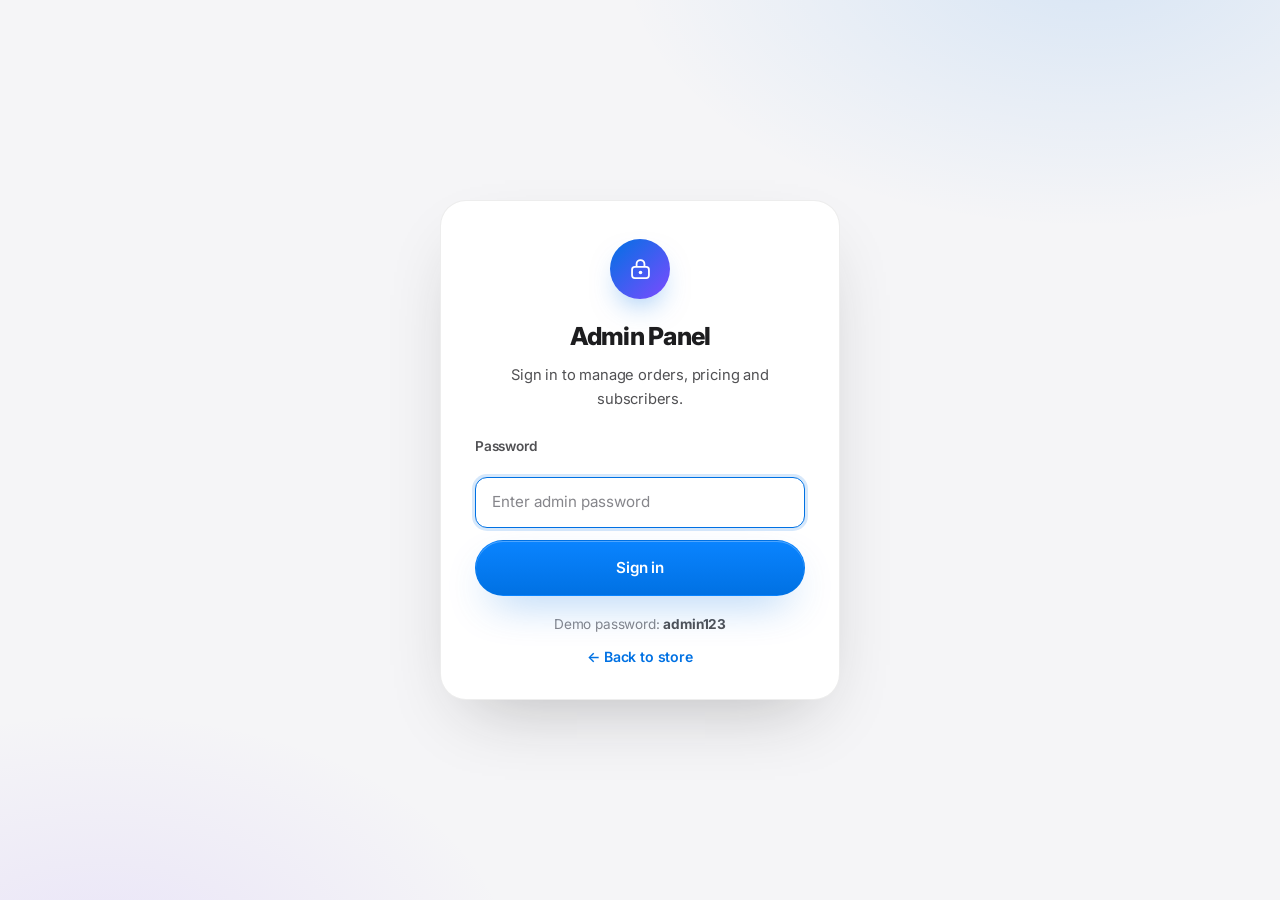
==== landing/admin.html @ d7b678c8 "Convert landing to white theme + add admin panel - Full light (white) Apple-style redesign: new ligh" ====
<!DOCTYPE html>
<html lang="en">
<head>
<meta charset="UTF-8" />
<meta name="viewport" content="width=device-width, initial-scale=1" />
<meta name="theme-color" content="#ffffff" />
<title>Admin Panel — AirPods Pro 2 Store</title>
<meta name="description" content="Store admin panel: manage orders, product pricing and newsletter subscribers." />
<meta name="robots" content="noindex" />

<link rel="preconnect" href="https://fonts.googleapis.com" />
<link rel="preconnect" href="https://fonts.gstatic.com" crossorigin />
<link href="https://fonts.googleapis.com/css2?family=Inter:wght@400;500;600;700;800&display=swap" rel="stylesheet" />
<link rel="stylesheet" href="assets/css/style.css" />
<link rel="stylesheet" href="assets/css/admin.css" />
<link rel="icon" href="data:image/svg+xml,%3Csvg xmlns='http://www.w3.org/2000/svg' viewBox='0 0 32 32'%3E%3Crect width='32' height='32' rx='9' fill='%23ffffff'/%3E%3Ccircle cx='12' cy='12' r='4.2' fill='%231d1d1f'/%3E%3Crect x='10.6' y='13' width='2.8' height='10' rx='1.4' fill='%231d1d1f'/%3E%3Ccircle cx='22' cy='12' r='4.2' fill='%230071e3'/%3E%3Crect x='20.6' y='13' width='2.8' height='10' rx='1.4' fill='%230071e3'/%3E%3C/svg%3E" />
</head>
<body class="admin-page">

<a class="skip-link" href="#adminMain">Skip to admin content</a>

<!-- ================= LOGIN ================= -->
<main class="admin-login" id="loginView">
  <div class="login-card">
    <span class="login-card__icon" aria-hidden="true">
      <svg viewBox="0 0 24 24"><rect x="4.5" y="10.5" width="15" height="10" rx="2.5" fill="none" stroke="currentColor" stroke-width="1.6"/><path d="M8.5 10.5V8a3.5 3.5 0 0 1 7 0v2.5" fill="none" stroke="currentColor" stroke-width="1.6"/><circle cx="12" cy="15.5" r="1.6" fill="currentColor"/></svg>
    </span>
    <h1>Admin Panel</h1>
    <p class="login-card__sub">Sign in to manage orders, pricing and subscribers.</p>

    <form id="loginForm" novalidate>
      <label class="admin-label" for="adminPassword">Password</label>
      <input class="admin-input" id="adminPassword" type="password" placeholder="Enter admin password" autocomplete="current-password" />
      <p class="login-card__error" id="loginError" role="alert" hidden>Wrong password — please try again.</p>
      <button class="btn btn--primary btn--block" type="submit">Sign in</button>
    </form>

    <p class="login-card__hint">Demo password: <b>admin123</b></p>
    <a class="login-card__back" href="index.html">← Back to store</a>
  </div>
</main>

<!-- ================= DASHBOARD ================= -->
<div id="dashView" hidden>
  <header class="admin-head">
    <div class="container admin-head__inner">
      <a class="brand" href="index.html" aria-label="AirPods Pro 2 store">
        <svg class="brand__mark" viewBox="0 0 32 32" aria-hidden="true">
          <circle cx="11" cy="11" r="4.6" fill="currentColor"/>
          <rect x="9.6" y="12" width="2.9" height="11" rx="1.45" fill="currentColor"/>
          <circle cx="21" cy="11" r="4.6" fill="currentColor" opacity=".55"/>
          <rect x="19.6" y="12" width="2.9" height="11" rx="1.45" fill="currentColor" opacity=".55"/>
        </svg>
        <span class="brand__text">AirPods <em>Pro</em></span>
        <span class="admin-badge">Admin</span>
      </a>
      <div class="admin-head__actions">
        <a class="btn btn--ghost btn--sm" href="index.html">View store</a>
        <button class="btn btn--ghost btn--sm" id="logoutBtn" type="button">Log out</button>
      </div>
    </div>
  </header>

  <main class="container admin-main" id="adminMain" tabindex="-1">
    <div class="admin-title">
      <h1>Dashboard</h1>
      <p>Orders from checkout, live store pricing and newsletter subscribers — all in one place.</p>
    </div>

    <!-- Stats -->
    <section class="stat-grid" aria-label="Store statistics">
      <article class="stat-card">
        <span class="stat-card__label">Total revenue</span>
        <span class="stat-card__value" id="statRevenue">$0.00</span>
        <span class="stat-card__note">Excluding cancelled orders</span>
      </article>
      <article class="stat-card">
        <span class="stat-card__label">Orders</span>
        <span class="stat-card__value" id="statOrders">0</span>
        <span class="stat-card__note">All time</span>
      </article>
      <article class="stat-card">
        <span class="stat-card__label">Items sold</span>
        <span class="stat-card__value" id="statItems">0</span>
        <span class="stat-card__note">Units across orders</span>
      </article>
      <article class="stat-card">
        <span class="stat-card__label">Subscribers</span>
        <span class="stat-card__value" id="statSubs">0</span>
        <span class="stat-card__note">Newsletter signups</span>
      </article>
    </section>

    <!-- Tabs -->
    <div class="admin-tabs" role="tablist" aria-label="Admin sections">
      <button type="button" class="admin-tab is-active" role="tab" aria-selected="true" data-tab="orders" aria-controls="panel-orders">Orders</button>
      <button type="button" class="admin-tab" role="tab" aria-selected="false" data-tab="settings" aria-controls="panel-settings">Product &amp; Pricing</button>
      <button type="button" class="admin-tab" role="tab" aria-selected="false" data-tab="subs" aria-controls="panel-subs">Subscribers</button>
    </div>

    <!-- ===== Orders panel ===== -->
    <section class="admin-panel" id="panel-orders" role="tabpanel" aria-label="Orders">
      <div class="admin-toolbar">
        <input class="admin-input admin-toolbar__search" id="orderSearch" type="search" placeholder="Search order ID, name or email…" aria-label="Search orders" />
        <select class="admin-select" id="orderFilter" aria-label="Filter by status">
          <option value="">All statuses</option>
          <option>Pending</option>
          <option>Confirmed</option>
          <option>Shipped</option>
          <option>Delivered</option>
          <option>Cancelled</option>
        </select>
        <span class="admin-toolbar__spacer"></span>
        <button type="button" class="btn btn--ghost btn--sm" id="seedOrders">Load demo orders</button>
        <button type="button" class="btn btn--ghost btn--sm" id="exportOrders">Export CSV</button>
        <button type="button" class="btn btn--sm admin-btn-danger" id="clearOrders">Clear all</button>
      </div>

      <div class="admin-table-wrap" id="ordersTableWrap">
        <table class="admin-table">
          <thead>
            <tr>
              <th scope="col">Order</th>
              <th scope="col">Date</th>
              <th scope="col">Customer</th>
              <th scope="col">Items</th>
              <th scope="col">Total</th>
              <th scope="col">Payment</th>
              <th scope="col">Status</th>
              <th scope="col"><span class="sr-only">Actions</span></th>
            </tr>
          </thead>
          <tbody id="ordersBody"></tbody>
        </table>
      </div>

      <div class="admin-empty" id="ordersEmpty" hidden>
        <svg viewBox="0 0 24 24" aria-hidden="true"><path d="M6 7h12l-1.2 12.2a2 2 0 0 1-2 1.8H9.2a2 2 0 0 1-2-1.8L6 7Z" fill="none" stroke="currentColor" stroke-width="1.4"/><path d="M9 7a3 3 0 0 1 6 0" fill="none" stroke="currentColor" stroke-width="1.4" stroke-linecap="round"/></svg>
        <p><b>No orders yet.</b></p>
        <p>Orders placed on the <a href="checkout.html">checkout page</a> appear here automatically — or load demo orders to see how it looks.</p>
      </div>
    </section>

    <!-- ===== Settings panel ===== -->
    <section class="admin-panel" id="panel-settings" role="tabpanel" aria-label="Product and pricing settings" hidden>
      <form class="settings-card" id="settingsForm" novalidate>
        <h2>Product &amp; pricing</h2>
        <p class="settings-card__sub">Changes apply to the storefront instantly — just refresh the store page after saving.</p>

        <div class="settings-grid">
          <div class="settings-field settings-field--full">
            <label class="admin-label" for="setName">Product name</label>
            <input class="admin-input" id="setName" type="text" maxlength="40" />
          </div>
          <div class="settings-field">
            <label class="admin-label" for="setBase">Selling price (USD)</label>
            <input class="admin-input" id="setBase" type="number" min="1" step="1" inputmode="numeric" />
          </div>
          <div class="settings-field">
            <label class="admin-label" for="setWas">Compare-at price (USD)</label>
            <input class="admin-input" id="setWas" type="number" min="1" step="1" inputmode="numeric" />
            <small>Shown struck-through; the difference becomes the “Save $X” offer.</small>
          </div>
          <div class="settings-field">
            <label class="admin-label" for="setCare">AppleCare+ price (USD)</label>
            <input class="admin-input" id="setCare" type="number" min="0" step="1" inputmode="numeric" />
          </div>
        </div>

        <p class="settings-preview" id="settingsPreview" role="status"></p>

        <div class="settings-actions">
          <button class="btn btn--primary" type="submit">Save changes</button>
          <button class="btn btn--ghost" type="button" id="resetSettings">Reset to defaults</button>
        </div>
        <p class="settings-msg" id="settingsMsg" role="status"></p>
      </form>

      <aside class="settings-note">
        <h3>How this demo admin works</h3>
        <p>This storefront is a static site, so the admin panel stores its data in your browser (localStorage) — orders, settings and subscribers live on this device only. For a real online store, the same screens would connect to a backend + database (e.g. Firebase, Supabase or your own server) so data is shared across devices and customers.</p>
      </aside>
    </section>

    <!-- ===== Subscribers panel ===== -->
    <section class="admin-panel" id="panel-subs" role="tabpanel" aria-label="Newsletter subscribers" hidden>
      <div class="admin-toolbar">
        <span class="admin-toolbar__spacer"></span>
        <button type="button" class="btn btn--ghost btn--sm" id="copySubs">Copy all emails</button>
        <button type="button" class="btn btn--ghost btn--sm" id="exportSubs">Export CSV</button>
        <button type="button" class="btn btn--sm admin-btn-danger" id="clearSubs">Clear all</button>
      </div>

      <div class="admin-table-wrap" id="subsTableWrap">
        <table class="admin-table">
          <thead>
            <tr>
              <th scope="col">Email</th>
              <th scope="col">Subscribed</th>
              <th scope="col"><span class="sr-only">Actions</span></th>
            </tr>
          </thead>
          <tbody id="subsBody"></tbody>
        </table>
      </div>

      <div class="admin-empty" id="subsEmpty" hidden>
        <svg viewBox="0 0 24 24" aria-hidden="true"><rect x="3" y="5.5" width="18" height="13" rx="2.5" fill="none" stroke="currentColor" stroke-width="1.4"/><path d="m4 7 8 6 8-6" fill="none" stroke="currentColor" stroke-width="1.4" stroke-linecap="round" stroke-linejoin="round"/></svg>
        <p><b>No subscribers yet.</b></p>
        <p>Emails from the “Hear it first” form in the store footer will show up here.</p>
      </div>
    </section>

    <p class="admin-footnote">AirPods Pro 2 concept store · Admin demo — data is stored locally in this browser.</p>
  </main>
</div>

<!-- Toast -->
<div class="toast" id="toast" role="status" aria-live="polite"></div>

<script src="assets/js/admin.js" defer></script>
</body>
</html>
---- landing/assets/css/style.css ----
/* ============================================================
   AirPods Pro 2 — landing page (v2, modern rebuild)
   Tokens → base → chrome (announce/nav) → components → sections
   → drawer/footer → responsive → reduced motion.
   Token + shared-class names are kept stable so checkout.css
   (loaded after this file on checkout.html) keeps working.
   ============================================================ */

:root {
  /* colour — light palette (shared with checkout.css) */
  --bg: #ffffff;
  --bg-soft: #f5f5f7;
  --surface: rgba(29, 29, 31, 0.03);
  --surface-2: rgba(29, 29, 31, 0.055);
  --line: rgba(29, 29, 31, 0.14);
  --line-soft: rgba(29, 29, 31, 0.08);
  --text: #1d1d1f;
  --text-2: #515154;
  --text-3: #86868b;
  --accent: #0071e3;
  --accent-2: #7d4aff;
  --accent-3: #178a42;

  /* v2 additions */
  --accent-4: #e0356b;
  --glass: rgba(255, 255, 255, 0.74);
  --grad: linear-gradient(100deg, #0071e3 5%, #7d4aff 52%, #e0356b 95%);
  --grad-soft: linear-gradient(135deg, rgba(0, 113, 227, 0.09), rgba(125, 74, 255, 0.09));
  --shadow: 0 24px 60px -28px rgba(29, 29, 31, 0.28);
  --shadow-accent: 0 18px 44px -16px rgba(0, 113, 227, 0.45);

  /* type */
  --font: "Inter", -apple-system, BlinkMacSystemFont, "SF Pro Display", "Segoe UI",
    "Helvetica Neue", Arial, sans-serif;
  --tracking: -0.035em;

  /* layout */
  --max: 1240px;
  --gutter: clamp(20px, 5vw, 48px);
  --radius: 24px;
  --radius-sm: 14px;

  /* motion */
  --ease: cubic-bezier(0.22, 1, 0.36, 1);
  --ease-spring: cubic-bezier(0.34, 1.56, 0.64, 1);
  --nav-h: 68px;
}

/* ---------- reset ---------- */
*,
*::before,
*::after { box-sizing: border-box; }

* { margin: 0; }

html {
  -webkit-text-size-adjust: 100%;
  scroll-behavior: smooth;
}

body {
  background: var(--bg);
  color: var(--text);
  font-family: var(--font);
  font-size: 16px;
  line-height: 1.6;
  letter-spacing: -0.011em;
  -webkit-font-smoothing: antialiased;
  -moz-osx-font-smoothing: grayscale;
  overflow-x: hidden;
}

/* fine film-grain over the landing (pure CSS, no asset;
   excluded on the checkout page so receipts print cleanly) */
body:not(.checkout)::after {
  content: "";
  position: fixed;
  inset: 0;
  z-index: 90;
  pointer-events: none;
  opacity: 0.028;
  background-image: url("data:image/svg+xml,%3Csvg xmlns='http://www.w3.org/2000/svg' width='160' height='160'%3E%3Cfilter id='n'%3E%3CfeTurbulence type='fractalNoise' baseFrequency='0.9' numOctaves='2'/%3E%3C/filter%3E%3Crect width='160' height='160' filter='url(%23n)'/%3E%3C/svg%3E");
}

img, svg, canvas { display: block; max-width: 100%; }
img { height: auto; }

a { color: inherit; text-decoration: none; }
button, input, select, textarea { font: inherit; color: inherit; }
button { background: none; border: 0; cursor: pointer; }
fieldset { border: 0; padding: 0; margin: 0; min-width: 0; }
legend { padding: 0; }
ul, ol { padding: 0; list-style: none; }

::selection { background: rgba(0, 113, 227, 0.22); color: inherit; }

.container {
  width: 100%;
  max-width: var(--max);
  margin-inline: auto;
  padding-inline: var(--gutter);
}

.sr-only {
  position: absolute;
  width: 1px; height: 1px;
  padding: 0; margin: -1px;
  overflow: hidden;
  clip: rect(0 0 0 0);
  white-space: nowrap;
  border: 0;
}

.skip-link {
  position: fixed;
  top: 12px; left: 12px;
  z-index: 300;
  padding: 12px 18px;
  border-radius: 999px;
  background: #1d1d1f;
  color: #fff;
  font-weight: 600;
  transform: translateY(-180%);
  transition: transform 0.3s var(--ease);
}
.skip-link:focus-visible { transform: none; }

:focus-visible {
  outline: 2px solid var(--accent);
  outline-offset: 3px;
  border-radius: 6px;
}

section[id] { scroll-margin-top: calc(var(--nav-h) + 16px); }

body.is-locked { overflow: hidden; }

/* ---------- reading progress ---------- */
.progress {
  position: fixed;
  inset: 0 0 auto 0;
  height: 2px;
  z-index: 130;
  background: transparent;
}
.progress span {
  display: block;
  height: 100%;
  width: 0;
  background: linear-gradient(90deg, var(--accent), var(--accent-2), var(--accent-4));
  transition: width 0.12s linear;
}

/* ---------- typography helpers ---------- */
.h2 {
  font-size: clamp(2.1rem, 4.6vw, 3.4rem);
  line-height: 1.02;
  letter-spacing: -0.04em;
  font-weight: 800;
  text-wrap: balance;
}

.grad {
  background: var(--grad);
  -webkit-background-clip: text;
  background-clip: text;
  color: transparent;
}

.eyebrow {
  display: inline-flex;
  align-items: center;
  gap: 10px;
  font-size: 0.78rem;
  font-weight: 600;
  letter-spacing: 0.16em;
  text-transform: uppercase;
  color: var(--text-2);
}
.eyebrow .dot {
  width: 6px; height: 6px;
  border-radius: 50%;
  background: var(--accent);
  box-shadow: 0 0 0 4px rgba(0, 113, 227, 0.14), 0 0 16px rgba(0, 113, 227, 0.9);
  animation: dotPulse 2.6s ease-in-out infinite;
}
@keyframes dotPulse {
  0%, 100% { box-shadow: 0 0 0 3px rgba(0, 113, 227, 0.12), 0 0 10px rgba(0, 113, 227, 0.7); }
  50% { box-shadow: 0 0 0 6px rgba(0, 113, 227, 0.06), 0 0 20px rgba(0, 113, 227, 1); }
}
.eyebrow__dim { color: var(--text-3); }

.section { padding: clamp(84px, 11vw, 150px) 0; position: relative; }

.section__head {
  max-width: 820px;
  margin-bottom: clamp(38px, 5vw, 64px);
}
.section__head .h2 { margin-top: 18px; }
.section__lede {
  margin-top: 20px;
  color: var(--text-2);
  font-size: clamp(1rem, 1.3vw, 1.13rem);
  line-height: 1.65;
  max-width: 58ch;
}

.text-link {
  color: var(--accent);
  text-decoration: underline;
  text-underline-offset: 3px;
  text-decoration-color: rgba(0, 113, 227, 0.4);
  transition: text-decoration-color 0.25s ease;
}
.text-link:hover { text-decoration-color: var(--accent); }

.stars { color: #ff9f0a; letter-spacing: 0.08em; font-size: 0.95em; }

/* ---------- scroll reveal ---------- */
.reveal {
  opacity: 0;
  transform: translateY(28px);
  transition: opacity 0.95s var(--ease), transform 0.95s var(--ease);
  will-change: opacity, transform;
}
.reveal.is-in { opacity: 1; transform: none; }
.reveal[data-delay="1"] { transition-delay: 0.08s; }
.reveal[data-delay="2"] { transition-delay: 0.16s; }
.reveal[data-delay="3"] { transition-delay: 0.24s; }
.reveal[data-delay="4"] { transition-delay: 0.32s; }

/* ---------- buttons ---------- */
.btn {
  --btn-bg: #fff;
  --btn-fg: #1d1d1f;
  position: relative;
  display: inline-flex;
  align-items: center;
  justify-content: center;
  gap: 10px;
  padding: 15px 26px;
  border-radius: 999px;
  font-size: 0.95rem;
  font-weight: 600;
  letter-spacing: -0.01em;
  background: var(--btn-bg);
  color: var(--btn-fg);
  border: 1px solid transparent;
  transition: transform 0.35s var(--ease), box-shadow 0.35s var(--ease),
    background 0.3s ease, border-color 0.3s ease, color 0.3s ease;
  overflow: hidden;
  white-space: nowrap;
  isolation: isolate;
}
.btn svg { width: 18px; height: 18px; transition: transform 0.35s var(--ease); flex: none; }
.btn:hover { transform: translateY(-2px); }
.btn:hover svg { transform: translateX(4px); }
.btn:active { transform: translateY(0) scale(0.985); }

.btn--primary {
  background: linear-gradient(180deg, #0a84ff 0%, #0071e3 100%);
  color: #fff;
  box-shadow: var(--shadow-accent), inset 0 1px 0 rgba(255, 255, 255, 0.28);
}
.btn--primary::after {
  content: "";
  position: absolute;
  inset: 0;
  z-index: -1;
  background: linear-gradient(115deg, transparent 30%, rgba(255, 255, 255, 0.55) 50%, transparent 70%);
  transform: translateX(-120%);
  transition: transform 0.7s var(--ease);
}
.btn--primary:hover::after { transform: translateX(120%); }
.btn--primary:hover { box-shadow: 0 22px 52px -16px rgba(0, 113, 227, 0.55), inset 0 1px 0 rgba(255, 255, 255, 0.28); }

.btn--ghost {
  background: var(--surface-2);
  color: var(--text);
  border-color: var(--line);
  backdrop-filter: blur(10px);
  -webkit-backdrop-filter: blur(10px);
}
.btn--ghost:hover { border-color: rgba(29, 29, 31, 0.28); background: rgba(29, 29, 31, 0.09); }

.btn--link {
  background: none;
  color: var(--text);
  padding: 10px 6px;
  border-radius: 12px;
}
.btn--link:hover { transform: none; color: var(--accent); }
.btn--link .play {
  display: grid;
  place-items: center;
  width: 40px; height: 40px;
  border-radius: 50%;
  border: 1px solid var(--line);
  background: var(--surface-2);
  transition: transform 0.35s var(--ease-spring), border-color 0.3s ease, background 0.3s ease;
}
.btn--link .play svg { width: 15px; height: 15px; transform: none !important; }
.btn--link:hover .play { transform: scale(1.1); border-color: var(--accent); background: rgba(0, 113, 227, 0.12); }

.btn--sm { padding: 10px 18px; font-size: 0.88rem; }
.btn--lg { padding: 18px 34px; font-size: 1.02rem; }
.btn--block { width: 100%; }
.btn[disabled] { opacity: 0.55; pointer-events: none; }

.magnetic { transition: transform 0.25s var(--ease), box-shadow 0.35s var(--ease); }

.round-btn {
  display: grid;
  place-items: center;
  width: 44px; height: 44px;
  border-radius: 50%;
  border: 1px solid var(--line);
  background: var(--surface);
  color: var(--text);
  transition: transform 0.3s var(--ease), border-color 0.25s ease, background 0.25s ease;
  flex: none;
}
.round-btn svg { width: 18px; height: 18px; }
.round-btn:hover { transform: translateY(-2px); border-color: rgba(29, 29, 31, 0.3); background: var(--surface-2); }
.round-btn:active { transform: scale(0.94); }

/* ---------- announcement bar ---------- */
.announce {
  position: relative;
  z-index: 60;
  background: linear-gradient(90deg, rgba(0, 113, 227, 0.14), rgba(125, 74, 255, 0.14), rgba(224, 53, 107, 0.12));
  border-bottom: 1px solid var(--line-soft);
  text-align: center;
  padding: 9px 16px;
  font-size: 0.85rem;
  color: var(--text-2);
}
.announce p { display: flex; flex-wrap: wrap; align-items: center; justify-content: center; gap: 6px 10px; }
.announce__tag {
  font-weight: 700;
  font-size: 0.68rem;
  letter-spacing: 0.12em;
  text-transform: uppercase;
  color: #fff;
  background: linear-gradient(90deg, var(--accent), var(--accent-2));
  padding: 3px 9px;
  border-radius: 999px;
}
.announce__clock {
  color: var(--text);
  font-variant-numeric: tabular-nums;
  background: rgba(29, 29, 31, 0.08);
  border: 1px solid var(--line-soft);
  padding: 1px 9px;
  border-radius: 999px;
}
.announce a {
  display: inline-flex;
  align-items: center;
  gap: 4px;
  color: var(--accent);
  font-weight: 600;
}
.announce a svg { width: 13px; height: 13px; transition: transform 0.3s var(--ease); }
.announce a:hover svg { transform: translateX(3px); }

/* ---------- nav ---------- */
.nav {
  position: sticky;
  top: 0;
  z-index: 100;
  transition: background 0.4s ease, border-color 0.4s ease, backdrop-filter 0.4s ease;
  border-bottom: 1px solid transparent;
}
.nav.is-stuck {
  background: var(--glass);
  backdrop-filter: blur(18px) saturate(1.4);
  -webkit-backdrop-filter: blur(18px) saturate(1.4);
  border-bottom-color: var(--line-soft);
}
.nav__inner {
  height: var(--nav-h);
  display: flex;
  align-items: center;
  gap: 28px;
}

.brand {
  display: inline-flex;
  align-items: center;
  gap: 10px;
  font-weight: 700;
  letter-spacing: -0.02em;
  flex: none;
}
.brand__mark { width: 26px; height: 26px; color: var(--text); transition: transform 0.4s var(--ease-spring); }
.brand:hover .brand__mark { transform: rotate(-8deg) scale(1.08); }
.brand__text em {
  font-style: normal;
  background: var(--grad);
  -webkit-background-clip: text;
  background-clip: text;
  color: transparent;
}

.nav__links { display: flex; gap: 6px; margin-inline: auto; }
.nav__link {
  padding: 9px 14px;
  border-radius: 999px;
  font-size: 0.92rem;
  font-weight: 500;
  color: var(--text-2);
  transition: color 0.25s ease, background 0.25s ease;
}
.nav__link:hover { color: var(--text); background: var(--surface); }
.nav__link.is-active { color: var(--text); background: var(--surface-2); }

.nav__actions { display: flex; align-items: center; gap: 10px; flex: none; }
.nav__buy .price-inline { color: var(--accent); font-weight: 600; }

.cart-btn {
  position: relative;
  display: grid;
  place-items: center;
  width: 44px; height: 44px;
  border-radius: 50%;
  border: 1px solid var(--line);
  background: var(--surface);
  color: var(--text);
  transition: transform 0.3s var(--ease), border-color 0.25s ease, background 0.25s ease;
}
.cart-btn svg { width: 20px; height: 20px; }
.cart-btn:hover { transform: translateY(-2px); border-color: rgba(29, 29, 31, 0.3); background: var(--surface-2); }
.cart-btn.is-bump { animation: bump 0.5s var(--ease-spring); }
@keyframes bump { 30% { transform: scale(1.18) rotate(-6deg); } 60% { transform: scale(0.95); } }
.cart-btn__count {
  position: absolute;
  top: -4px; right: -4px;
  min-width: 20px; height: 20px;
  padding: 0 5px;
  border-radius: 999px;
  background: linear-gradient(135deg, var(--accent), var(--accent-2));
  color: #fff;
  font-size: 0.72rem;
  font-weight: 800;
  display: grid;
  place-items: center;
  border: 2px solid var(--bg);
  transition: transform 0.3s var(--ease-spring), opacity 0.25s ease;
}
.cart-btn__count[data-empty="true"] { transform: scale(0); opacity: 0; }

.burger {
  display: none;
  width: 44px; height: 44px;
  border-radius: 50%;
  border: 1px solid var(--line);
  background: var(--surface);
  place-items: center;
  flex-direction: column;
  gap: 6px;
}
.burger span {
  display: block;
  width: 18px; height: 1.8px;
  background: var(--text);
  border-radius: 2px;
  transition: transform 0.35s var(--ease), opacity 0.25s ease;
}
.burger.is-open span:first-child { transform: translateY(3.9px) rotate(45deg); }
.burger.is-open span:last-child { transform: translateY(-3.9px) rotate(-45deg); }

/* ---------- hero ---------- */
.hero {
  position: relative;
  padding: clamp(48px, 7vw, 96px) 0 0;
  overflow: hidden;
  isolation: isolate;
}
.hero__glow {
  position: absolute;
  border-radius: 50%;
  filter: blur(90px);
  z-index: -2;
  pointer-events: none;
}
.hero__glow--a { width: 560px; height: 560px; top: -180px; right: -120px; background: rgba(0, 113, 227, 0.22); animation: drift 14s ease-in-out infinite alternate; }
.hero__glow--b { width: 520px; height: 520px; bottom: -220px; left: -160px; background: rgba(125, 74, 255, 0.2); animation: drift 18s ease-in-out infinite alternate-reverse; }
.hero__glow--c { width: 340px; height: 340px; top: 38%; left: 42%; background: rgba(224, 53, 107, 0.1); animation: drift 22s ease-in-out infinite alternate; }
@keyframes drift {
  from { transform: translate(0, 0) scale(1); }
  to { transform: translate(60px, 40px) scale(1.12); }
}
.hero__grid-bg {
  position: absolute;
  inset: 0;
  z-index: -3;
  background-image:
    linear-gradient(rgba(29, 29, 31, 0.035) 1px, transparent 1px),
    linear-gradient(90deg, rgba(29, 29, 31, 0.035) 1px, transparent 1px);
  background-size: 72px 72px;
  -webkit-mask-image: radial-gradient(ellipse 90% 70% at 50% 30%, #000 20%, transparent 75%);
  mask-image: radial-gradient(ellipse 90% 70% at 50% 30%, #000 20%, transparent 75%);
}

.hero__inner {
  display: grid;
  grid-template-columns: 1.05fr 1fr;
  gap: clamp(32px, 5vw, 72px);
  align-items: center;
}
.hero__title {
  font-size: clamp(2.9rem, 6.4vw, 5.1rem);
  line-height: 0.98;
  letter-spacing: -0.045em;
  font-weight: 800;
  margin-top: 22px;
  text-wrap: balance;
}
.hero__sub {
  margin-top: 24px;
  font-size: clamp(1.05rem, 1.5vw, 1.22rem);
  line-height: 1.6;
  color: var(--text-2);
  max-width: 52ch;
}
.hero__cta {
  display: flex;
  flex-wrap: wrap;
  align-items: center;
  gap: 16px;
  margin-top: 34px;
}

.hero__proof {
  display: flex;
  align-items: center;
  gap: 14px;
  margin-top: 30px;
  font-size: 0.92rem;
  color: var(--text-2);
}
.hero__proof b { color: var(--text); }
.hero__proof a { text-decoration: underline; text-underline-offset: 3px; text-decoration-color: rgba(29, 29, 31, 0.25); }
.hero__proof a:hover { text-decoration-color: var(--accent); }
.hero__proof .stars { margin-right: 4px; }
.avatars { display: flex; }
.avatars span {
  width: 34px; height: 34px;
  border-radius: 50%;
  display: grid;
  place-items: center;
  font-size: 0.68rem;
  font-weight: 800;
  color: #05070a;
  background: var(--a, #888);
  border: 2px solid var(--bg);
  margin-left: -8px;
  transition: transform 0.3s var(--ease-spring);
}
.avatars span:first-child { margin-left: 0; }
.avatars:hover span { transform: translateX(2px); }

.hero__meta {
  display: flex;
  flex-wrap: wrap;
  gap: 10px 22px;
  margin-top: 26px;
  color: var(--text-2);
  font-size: 0.9rem;
}
.hero__meta li { display: inline-flex; align-items: center; gap: 7px; }
.hero__meta svg { width: 15px; height: 15px; color: var(--accent-3); }

.hero__stage {
  position: relative;
  perspective: 1100px;
}
.hero__halo {
  position: absolute;
  inset: 8% 4%;
  border-radius: 50%;
  background: radial-gradient(closest-side, rgba(0, 113, 227, 0.16), rgba(125, 74, 255, 0.09) 55%, transparent 72%);
  filter: blur(28px);
  animation: haloPulse 5s ease-in-out infinite;
}
@keyframes haloPulse { 50% { opacity: 0.65; transform: scale(0.96); } }
.hero__ring {
  position: absolute;
  inset: 2% -2%;
  border-radius: 50%;
  border: 1px dashed rgba(29, 29, 31, 0.12);
  animation: spinSlow 60s linear infinite;
}
@keyframes spinSlow { to { transform: rotate(360deg); } }
.hero__img {
  position: relative;
  width: 100%;
  border-radius: var(--radius);
  border: 1px solid var(--line-soft);
  box-shadow: var(--shadow);
  transform-style: preserve-3d;
  will-change: transform;
}
.hero__badge {
  position: absolute;
  display: flex;
  align-items: baseline;
  gap: 4px;
  padding: 14px 18px;
  border-radius: 18px;
  background: rgba(255, 255, 255, 0.8);
  border: 1px solid var(--line);
  backdrop-filter: blur(14px);
  -webkit-backdrop-filter: blur(14px);
  box-shadow: var(--shadow);
  animation: floatY 5.5s ease-in-out infinite;
}
.hero__badge--db { bottom: 22px; left: -14px; }
.hero__badge--bat { top: 20px; right: -10px; animation-delay: 1.4s; align-items: center; }
.hero__badge--bat svg { width: 22px; height: 22px; color: var(--accent-3); margin-right: 2px; }
@keyframes floatY { 50% { transform: translateY(-9px); } }
.hero__badge-num { font-size: 1.55rem; font-weight: 800; letter-spacing: -0.03em; line-height: 1; }
.hero__badge-unit { font-weight: 700; color: var(--accent); }
.hero__badge-label {
  position: absolute;
  top: calc(100% + 2px);
  left: 18px;
  font-size: 0.72rem;
  color: var(--text-3);
  white-space: nowrap;
}
.hero__badge--bat .hero__badge-label { left: auto; right: 18px; }

.hero__scroll {
  display: flex;
  align-items: center;
  gap: 10px;
  width: max-content;
  margin: clamp(36px, 5vw, 56px) auto 0;
  font-size: 0.74rem;
  font-weight: 600;
  letter-spacing: 0.22em;
  text-transform: uppercase;
  color: var(--text-3);
  transition: color 0.25s ease;
}
.hero__scroll:hover { color: var(--text); }
.hero__scroll-wheel {
  width: 22px; height: 34px;
  border-radius: 12px;
  border: 1.5px solid var(--line);
  position: relative;
}
.hero__scroll-wheel::after {
  content: "";
  position: absolute;
  top: 6px; left: 50%;
  width: 3px; height: 7px;
  margin-left: -1.5px;
  border-radius: 3px;
  background: var(--accent);
  animation: wheel 1.9s ease-in-out infinite;
}
@keyframes wheel { 40% { transform: translateY(10px); opacity: 0; } 41% { transform: translateY(0); opacity: 0; } 70% { opacity: 1; } }

/* ticker / marquee */
.ticker {
  margin-top: clamp(36px, 5vw, 56px);
  border-block: 1px solid var(--line-soft);
  padding: 16px 0;
  overflow: hidden;
  -webkit-mask-image: linear-gradient(90deg, transparent, #000 8%, #000 92%, transparent);
  mask-image: linear-gradient(90deg, transparent, #000 8%, #000 92%, transparent);
}
.ticker__track {
  display: flex;
  align-items: center;
  gap: 34px;
  width: max-content;
  animation: marquee 30s linear infinite;
  font-size: 0.95rem;
  font-weight: 600;
  letter-spacing: 0.04em;
  color: var(--text-2);
  white-space: nowrap;
}
.ticker__track i {
  width: 5px; height: 5px;
  border-radius: 50%;
  background: var(--accent);
  flex: none;
}
.ticker:hover .ticker__track { animation-play-state: paused; }
@keyframes marquee { to { transform: translateX(-50%); } }

/* ---------- press strip ---------- */
.press { padding: 40px 0 6px; }
.press__inner { text-align: center; }
.press__lead {
  font-size: 0.76rem;
  font-weight: 700;
  letter-spacing: 0.24em;
  text-transform: uppercase;
  color: var(--text-3);
}
.press__list {
  display: flex;
  flex-wrap: wrap;
  justify-content: center;
  gap: 18px clamp(28px, 5vw, 64px);
  margin-top: 22px;
}
.press__list li { display: grid; gap: 2px; }
.press__list b { font-size: 1.08rem; font-weight: 800; letter-spacing: -0.02em; color: rgba(29, 29, 31, 0.85); }
.press__list span { font-size: 0.82rem; color: var(--text-3); font-style: italic; }

/* ---------- ANC demo ---------- */
.anc {
  border-radius: calc(var(--radius) + 8px);
  border: 1px solid var(--line);
  background:
    radial-gradient(120% 140% at 85% -10%, rgba(0, 113, 227, 0.12), transparent 55%),
    radial-gradient(120% 140% at 8% 110%, rgba(125, 74, 255, 0.12), transparent 55%),
    var(--bg-soft);
  overflow: hidden;
  box-shadow: var(--shadow);
}
.anc__stage { position: relative; height: clamp(260px, 36vw, 380px); }
.anc__stage canvas { position: absolute; inset: 0; width: 100%; height: 100%; }
.anc__readout {
  position: absolute;
  top: 22px; left: 24px;
  display: grid;
  gap: 2px;
  pointer-events: none;
}
.anc__mode { font-size: 1.3rem; font-weight: 800; letter-spacing: -0.03em; }
.anc__db { color: var(--text-2); font-size: 0.94rem; }
.anc__db b { color: var(--accent); font-variant-numeric: tabular-nums; }
.anc__tip {
  position: absolute;
  top: 22px; right: 24px;
  padding: 8px 14px;
  border-radius: 999px;
  background: rgba(29, 29, 31, 0.07);
  border: 1px solid var(--line-soft);
  font-size: 0.8rem;
  color: var(--text-2);
  transition: opacity 0.5s ease, transform 0.5s ease;
  pointer-events: none;
}
.anc__tip.is-hidden { opacity: 0; transform: translateY(-6px); }
.anc__controls {
  padding: 26px clamp(20px, 4vw, 40px) 32px;
  border-top: 1px solid var(--line-soft);
  background: rgba(29, 29, 31, 0.02);
}
.anc__scale {
  display: flex;
  justify-content: space-between;
  font-size: 0.8rem;
  font-weight: 600;
  letter-spacing: 0.06em;
  text-transform: uppercase;
  color: var(--text-3);
  margin-bottom: 12px;
}
.range {
  -webkit-appearance: none;
  appearance: none;
  width: 100%;
  height: 8px;
  border-radius: 99px;
  background: linear-gradient(90deg, var(--accent) var(--fill, 100%), rgba(29, 29, 31, 0.12) var(--fill, 100%));
  cursor: pointer;
}
.range::-webkit-slider-thumb {
  -webkit-appearance: none;
  width: 28px; height: 28px;
  border-radius: 50%;
  background: #fff;
  border: 0;
  box-shadow: 0 4px 16px rgba(0, 0, 0, 0.55), 0 0 0 5px rgba(0, 113, 227, 0.18);
  transition: box-shadow 0.25s ease, transform 0.25s var(--ease-spring);
}
.range::-webkit-slider-thumb:hover { transform: scale(1.12); }
.range::-moz-range-thumb {
  width: 28px; height: 28px;
  border-radius: 50%;
  background: #fff;
  border: 0;
  box-shadow: 0 4px 16px rgba(0, 0, 0, 0.55), 0 0 0 5px rgba(0, 113, 227, 0.18);
}
.range:focus-visible { outline-offset: 8px; }
.anc__chips { display: flex; flex-wrap: wrap; gap: 10px; margin-top: 20px; }
.chip {
  padding: 10px 18px;
  border-radius: 999px;
  border: 1px solid var(--line);
  background: var(--surface);
  font-size: 0.88rem;
  font-weight: 600;
  color: var(--text-2);
  transition: all 0.25s ease;
}
.chip:hover { color: var(--text); border-color: rgba(29, 29, 31, 0.3); transform: translateY(-1px); }
.chip.is-active {
  background: linear-gradient(102deg, var(--accent), var(--accent-2));
  color: #fff;
  border-color: transparent;
  box-shadow: 0 8px 22px -8px rgba(0, 113, 227, 0.6);
}
.anc__note {
  display: flex;
  align-items: center;
  gap: 9px;
  margin-top: 20px;
  font-size: 0.88rem;
  color: var(--text-3);
}
.anc__note svg { width: 17px; height: 17px; color: var(--accent); flex: none; }

/* ---------- bento features ---------- */
.bento {
  display: grid;
  grid-template-columns: repeat(4, 1fr);
  gap: 18px;
}
.bcard {
  position: relative;
  grid-column: span 2;
  padding: 30px;
  border-radius: var(--radius);
  border: 1px solid var(--line-soft);
  background: linear-gradient(160deg, rgba(29, 29, 31, 0.045), rgba(29, 29, 31, 0.015));
  overflow: hidden;
  transition: transform 0.45s var(--ease), border-color 0.3s ease, box-shadow 0.45s ease;
}
.bcard::before {
  content: "";
  position: absolute;
  inset: 0;
  background: radial-gradient(420px circle at var(--mx, 50%) var(--my, 0%), rgba(0, 113, 227, 0.12), transparent 65%);
  opacity: 0;
  transition: opacity 0.4s ease;
  pointer-events: none;
}
.bcard:hover { transform: translateY(-5px); border-color: rgba(29, 29, 31, 0.2); box-shadow: var(--shadow); }
.bcard:hover::before { opacity: 1; }
.bcard--lg { grid-column: span 2; }
.bcard h3 { font-size: 1.22rem; font-weight: 700; letter-spacing: -0.02em; margin-top: 18px; }
.bcard p { color: var(--text-2); margin-top: 8px; font-size: 0.96rem; max-width: 44ch; }
.bcard__tag {
  display: inline-block;
  margin-top: 18px;
  padding: 5px 12px;
  border-radius: 999px;
  font-size: 0.72rem;
  font-weight: 700;
  letter-spacing: 0.08em;
  text-transform: uppercase;
  color: var(--accent);
  background: rgba(0, 113, 227, 0.1);
  border: 1px solid rgba(0, 113, 227, 0.25);
}
.bcard__visual { height: 92px; display: flex; align-items: flex-end; }
.bcard__visual--big {
  font-size: 4.2rem;
  font-weight: 800;
  letter-spacing: -0.05em;
  line-height: 0.9;
  background: var(--grad);
  -webkit-background-clip: text;
  background-clip: text;
  color: transparent;
  align-items: center;
}
.bcard__visual--big span { font-size: 2rem; }
.bcard__visual--eq { gap: 6px; align-items: flex-end; }
.bcard__visual--eq span {
  flex: 1;
  max-width: 14px;
  border-radius: 6px 6px 3px 3px;
  background: linear-gradient(180deg, var(--accent), var(--accent-2));
  height: 30%;
  animation: eq 1.6s ease-in-out infinite alternate;
}
.bcard__visual--eq span:nth-child(3n) { animation-duration: 1.1s; }
.bcard__visual--eq span:nth-child(4n) { animation-duration: 2s; }
.bcard__visual--eq span:nth-child(2) { animation-delay: 0.15s; }
.bcard__visual--eq span:nth-child(3) { animation-delay: 0.3s; }
.bcard__visual--eq span:nth-child(4) { animation-delay: 0.45s; }
.bcard__visual--eq span:nth-child(5) { animation-delay: 0.2s; }
.bcard__visual--eq span:nth-child(6) { animation-delay: 0.55s; }
.bcard__visual--eq span:nth-child(7) { animation-delay: 0.35s; }
.bcard__visual--eq span:nth-child(8) { animation-delay: 0.1s; }
.bcard__visual--eq span:nth-child(9) { animation-delay: 0.5s; }
.bcard__visual--eq span:nth-child(10) { animation-delay: 0.25s; }
.bcard__visual--eq span:nth-child(11) { animation-delay: 0.6s; }
.bcard__visual--eq span:nth-child(12) { animation-delay: 0.4s; }
@keyframes eq { from { height: 18%; } to { height: 92%; } }
.bcard__visual--orbit { position: relative; align-items: center; width: 92px; }
.bcard__visual--orbit i {
  position: absolute;
  inset: 8px 0;
  border: 1px solid rgba(0, 113, 227, 0.35);
  border-radius: 50%;
}
.bcard__visual--orbit i:nth-child(2) { transform: rotate(60deg); border-color: rgba(125, 74, 255, 0.35); }
.bcard__visual--orbit i:nth-child(3) { transform: rotate(120deg); border-color: rgba(224, 53, 107, 0.3); }
.bcard__visual--orbit b {
  position: absolute;
  left: 50%; top: 50%;
  width: 14px; height: 14px;
  margin: -7px;
  border-radius: 50%;
  background: radial-gradient(circle at 35% 35%, #8fc4f7, var(--accent));
  box-shadow: 0 0 16px rgba(0, 113, 227, 0.45);
}
.bcard:hover .bcard__visual--orbit i { animation: spinSlow 9s linear infinite; }
.bcard__visual--icon { align-items: center; color: var(--accent); }
.bcard__visual--icon svg { width: 64px; height: 64px; }
.bcard__visual--pills { flex-wrap: wrap; gap: 8px; align-items: center; align-content: center; }
.bcard__visual--pills span {
  padding: 8px 14px;
  border-radius: 999px;
  border: 1px solid var(--line);
  background: var(--surface-2);
  font-size: 0.8rem;
  font-weight: 700;
  letter-spacing: 0.04em;
}

/* ---------- gallery / showcase ---------- */
.gallery__stage {
  position: relative;
  border-radius: calc(var(--radius) + 6px);
  overflow: hidden;
  border: 1px solid var(--line-soft);
  aspect-ratio: 16 / 9;
  background: var(--bg-soft);
  box-shadow: var(--shadow);
}
.gallery__stage img[data-gallery-img] {
  position: absolute;
  inset: 0;
  width: 100%; height: 100%;
  object-fit: cover;
  opacity: 0;
  transform: scale(1.04);
  transition: opacity 0.7s var(--ease), transform 1.2s var(--ease);
  pointer-events: none;
}
.gallery__stage img[data-gallery-img].is-active { opacity: 1; transform: none; }
.gallery__stage::after {
  content: "";
  position: absolute;
  inset: auto 0 0 0;
  height: 42%;
  background: linear-gradient(transparent, rgba(255, 255, 255, 0.55));
  pointer-events: none;
}
.gallery__caption {
  position: absolute;
  left: 22px; bottom: 22px;
  z-index: 2;
  display: grid;
  gap: 2px;
  max-width: 60%;
  padding: 14px 18px;
  border-radius: 16px;
  background: rgba(255, 255, 255, 0.84);
  border: 1px solid var(--line-soft);
  box-shadow: var(--shadow);
  backdrop-filter: blur(12px);
  -webkit-backdrop-filter: blur(12px);
}
.gallery__caption b { font-size: 1.25rem; font-weight: 800; letter-spacing: -0.02em; }
.gallery__caption span { color: var(--text-2); font-size: 0.94rem; }
.gallery__count {
  position: absolute;
  right: 22px; bottom: 22px;
  z-index: 2;
  padding: 7px 13px;
  border-radius: 999px;
  background: rgba(255, 255, 255, 0.84);
  border: 1px solid var(--line-soft);
  backdrop-filter: blur(10px);
  -webkit-backdrop-filter: blur(10px);
  font-size: 0.85rem;
  font-weight: 700;
  letter-spacing: 0.14em;
  color: var(--text-2);
  font-variant-numeric: tabular-nums;
}
.gallery__thumbs {
  display: grid;
  grid-template-columns: repeat(4, 1fr);
  gap: 14px;
  margin-top: 16px;
}
.gthumb {
  position: relative;
  border-radius: 16px;
  overflow: hidden;
  border: 1px solid var(--line-soft);
  padding: 0;
  background: var(--bg-soft);
  aspect-ratio: 16 / 9;
  transition: transform 0.35s var(--ease), border-color 0.25s ease, box-shadow 0.35s ease;
}
.gthumb img { width: 100%; height: 100%; object-fit: cover; opacity: 0.55; transition: opacity 0.3s ease, transform 0.5s var(--ease); }
.gthumb span {
  position: absolute;
  left: 12px; bottom: 10px;
  font-size: 0.82rem;
  font-weight: 700;
  letter-spacing: 0.02em;
  text-shadow: 0 1px 8px rgba(255, 255, 255, 0.85);
}
.gthumb:hover { transform: translateY(-3px); }
.gthumb:hover img { opacity: 0.85; transform: scale(1.05); }
.gthumb.is-active { border-color: var(--accent); box-shadow: 0 0 0 1px var(--accent), 0 12px 28px -12px rgba(0, 113, 227, 0.5); }
.gthumb.is-active img { opacity: 1; }

/* ---------- design ---------- */
.design__grid {
  display: grid;
  grid-template-columns: 1.05fr 1fr;
  gap: clamp(36px, 6vw, 84px);
  align-items: center;
}
.design__media { position: relative; }
.design__frame {
  border-radius: calc(var(--radius) + 6px);
  overflow: hidden;
  border: 1px solid var(--line-soft);
  box-shadow: var(--shadow);
}
.design__frame img { width: 100%; transition: transform 1.2s var(--ease); }
.design__media:hover .design__frame img { transform: scale(1.04); }
.design__float {
  position: absolute;
  right: -12px; bottom: 26px;
  padding: 16px 20px;
  border-radius: 18px;
  background: rgba(255, 255, 255, 0.86);
  border: 1px solid var(--line);
  backdrop-filter: blur(14px);
  -webkit-backdrop-filter: blur(14px);
  display: grid;
  gap: 2px;
  max-width: 240px;
  box-shadow: var(--shadow);
  animation: floatY 6s ease-in-out infinite;
}
.design__float-num { font-size: 1.5rem; font-weight: 800; letter-spacing: -0.03em; }
.design__float-label { font-size: 0.78rem; color: var(--text-2); line-height: 1.45; }
.design__list { margin-top: 36px; display: grid; gap: 6px; }
.design__list li {
  display: grid;
  grid-template-columns: 52px 1fr;
  gap: 18px;
  padding: 18px 14px;
  border-radius: 16px;
  transition: background 0.3s ease;
}
.design__list li:hover { background: var(--surface); }
.design__num {
  font-size: 0.85rem;
  font-weight: 800;
  letter-spacing: 0.08em;
  color: var(--accent);
  padding-top: 4px;
  font-variant-numeric: tabular-nums;
}
.design__list h3 { font-size: 1.08rem; font-weight: 700; letter-spacing: -0.015em; }
.design__list p { color: var(--text-2); font-size: 0.94rem; margin-top: 3px; }

/* ---------- lifestyle ---------- */
.life {
  position: relative;
  overflow: hidden;
  min-height: 540px;
  display: flex;
  align-items: flex-end;
  padding: clamp(60px, 8vw, 110px) 0;
}
.life__img {
  position: absolute;
  inset: -12% 0;
  width: 100%;
  height: 124%;
  object-fit: cover;
  object-position: center 30%;
  will-change: transform;
}
.life__scrim {
  position: absolute;
  inset: 0;
  background: linear-gradient(180deg, rgba(255, 255, 255, 0.85), rgba(255, 255, 255, 0.05) 38%, rgba(255, 255, 255, 0.14) 62%, rgba(255, 255, 255, 0.95));
}
.life__content { position: relative; }
.life blockquote { max-width: 760px; }
.life blockquote p {
  font-size: clamp(1.6rem, 3.4vw, 2.6rem);
  line-height: 1.18;
  font-weight: 700;
  letter-spacing: -0.03em;
  text-wrap: balance;
}
.life blockquote footer { margin-top: 18px; color: var(--text-2); font-size: 0.95rem; }
.life__stats {
  display: flex;
  flex-wrap: wrap;
  gap: clamp(28px, 5vw, 72px);
  margin-top: 44px;
}
.life__stats > div { display: grid; gap: 2px; }
.life__stats .counter {
  font-size: clamp(2.2rem, 4vw, 3.2rem);
  font-weight: 800;
  letter-spacing: -0.04em;
  line-height: 1;
  font-variant-numeric: tabular-nums;
}
.life__stats small { color: var(--text-2); font-size: 0.85rem; }

/* ---------- battery ---------- */
.battery__grid {
  display: grid;
  grid-template-columns: 1.15fr 1fr;
  gap: clamp(32px, 5vw, 72px);
  align-items: center;
}
.battery__main {
  padding: clamp(26px, 4vw, 44px);
  border-radius: calc(var(--radius) + 6px);
  border: 1px solid var(--line-soft);
  background: linear-gradient(160deg, rgba(29, 29, 31, 0.045), rgba(29, 29, 31, 0.012));
}
.battery__visual {
  position: relative;
  height: 76px;
  border-radius: 20px;
  border: 2px solid rgba(29, 29, 31, 0.22);
  padding: 7px;
}
.battery__nub {
  position: absolute;
  right: -12px; top: 50%;
  width: 8px; height: 30px;
  transform: translateY(-50%);
  border-radius: 0 5px 5px 0;
  background: rgba(29, 29, 31, 0.22);
}
.battery__fill {
  height: 100%;
  width: 0;
  border-radius: 13px;
  background: linear-gradient(90deg, #63e68b, #30d158 55%, #1f9d4d);
  display: flex;
  align-items: center;
  justify-content: flex-end;
  padding-right: 16px;
  transition: width 1.6s var(--ease);
  box-shadow: 0 0 34px rgba(48, 209, 88, 0.35);
}
.battery__visual.is-full .battery__fill { width: 100%; }
.battery__bolt { font-size: 1.15rem; filter: drop-shadow(0 1px 2px rgba(0, 0, 0, 0.4)); }
.battery__labels {
  display: grid;
  grid-template-columns: repeat(3, 1fr);
  gap: 18px;
  margin-top: 30px;
}
.battery__labels > div { display: grid; gap: 2px; }
.battery__labels .big { font-size: 1.9rem; font-weight: 800; letter-spacing: -0.03em; line-height: 1.05; font-variant-numeric: tabular-nums; }
.battery__labels small { color: var(--text-2); font-size: 0.82rem; }
.battery__list { display: grid; gap: 14px; }
.battery__list li {
  display: grid;
  grid-template-columns: 92px 1fr;
  gap: 20px;
  align-items: center;
  padding: 20px;
  border-radius: 18px;
  border: 1px solid var(--line-soft);
  background: var(--surface);
  transition: transform 0.35s var(--ease), border-color 0.25s ease;
}
.battery__list li:hover { transform: translateX(6px); border-color: rgba(29, 29, 31, 0.18); }
.battery__icon {
  font-size: 0.82rem;
  font-weight: 800;
  letter-spacing: 0.05em;
  color: var(--accent);
  background: rgba(0, 113, 227, 0.1);
  border: 1px solid rgba(0, 113, 227, 0.25);
  border-radius: 12px;
  padding: 10px 6px;
  text-align: center;
}
.battery__list h3 { font-size: 1.02rem; font-weight: 700; letter-spacing: -0.015em; }
.battery__list p { color: var(--text-2); font-size: 0.9rem; margin-top: 2px; }

/* ---------- compare ---------- */
.compare__wrap {
  border-radius: calc(var(--radius) + 6px);
  border: 1px solid var(--line-soft);
  background: linear-gradient(160deg, rgba(29, 29, 31, 0.04), rgba(29, 29, 31, 0.01));
  overflow-x: auto;
  box-shadow: var(--shadow);
}
.compare__table { width: 100%; border-collapse: collapse; min-width: 560px; font-size: 0.96rem; }
.compare__table th, .compare__table td { padding: 18px 24px; text-align: left; }
.compare__table thead th { font-size: 1.05rem; font-weight: 800; letter-spacing: -0.02em; border-bottom: 1px solid var(--line); }
.compare__table thead th span { display: block; font-size: 0.72rem; font-weight: 700; letter-spacing: 0.1em; text-transform: uppercase; color: var(--accent); margin-top: 2px; }
.compare__table tbody th { font-weight: 600; color: var(--text-2); white-space: nowrap; }
.compare__table tbody tr { border-bottom: 1px solid var(--line-soft); transition: background 0.25s ease; }
.compare__table tbody tr:last-child { border-bottom: 0; }
.compare__table tbody tr:hover { background: rgba(29, 29, 31, 0.025); }
.compare__table .is-hero { background: linear-gradient(180deg, rgba(0, 113, 227, 0.07), rgba(125, 74, 255, 0.05)); }
.compare__table td.is-hero b { color: var(--accent); }
.compare__table td:last-child { color: var(--text-3); }
.tick { color: var(--accent-3); font-weight: 800; }
.cross { color: var(--text-3); }

/* ---------- buy ---------- */
.buy__grid {
  display: grid;
  grid-template-columns: 1.05fr 1fr;
  gap: clamp(36px, 5vw, 72px);
  align-items: start;
}
.buy__showcase {
  position: relative;
  border-radius: calc(var(--radius) + 6px);
  overflow: hidden;
  border: 1px solid var(--line-soft);
  box-shadow: var(--shadow);
  position: sticky;
  top: calc(var(--nav-h) + 24px);
}
.buy__showcase img { width: 100%; }
.buy__glow {
  position: absolute;
  inset: auto -10% -30% -10%;
  height: 60%;
  background: radial-gradient(50% 100% at 50% 100%, rgba(0, 113, 227, 0.25), transparent 70%);
  pointer-events: none;
}
.buy__finish {
  position: absolute;
  left: 20px; bottom: 18px;
  padding: 8px 14px;
  border-radius: 999px;
  background: rgba(255, 255, 255, 0.82);
  border: 1px solid var(--line-soft);
  backdrop-filter: blur(10px);
  font-size: 0.8rem;
  font-weight: 600;
}
.buy__stock {
  position: absolute;
  top: 18px; left: 20px;
  display: inline-flex;
  align-items: center;
  gap: 8px;
  padding: 8px 14px;
  border-radius: 999px;
  background: rgba(255, 255, 255, 0.82);
  border: 1px solid var(--line-soft);
  backdrop-filter: blur(10px);
  font-size: 0.8rem;
  font-weight: 600;
}
.buy__stock i {
  width: 8px; height: 8px;
  border-radius: 50%;
  background: #1f9d4d;
  box-shadow: 0 0 0 0 rgba(31, 157, 77, 0.5);
  animation: stockPulse 2s ease-out infinite;
}
@keyframes stockPulse { 70% { box-shadow: 0 0 0 8px rgba(31, 157, 77, 0); } 100% { box-shadow: 0 0 0 0 rgba(31, 157, 77, 0); } }
.buy__engrave-preview {
  position: absolute;
  left: 50%;
  bottom: 16%;
  transform: translateX(-50%);
  font-size: clamp(1rem, 2vw, 1.35rem);
  font-weight: 600;
  letter-spacing: 0.06em;
  color: rgba(20, 22, 28, 0.82);
  text-shadow: 0 1px 0 rgba(29, 29, 31, 0.35);
  opacity: 0;
  transition: opacity 0.4s ease;
  pointer-events: none;
  white-space: nowrap;
}
.buy__engrave-preview.is-on { opacity: 1; }

.buy__title { font-size: clamp(1.9rem, 3vw, 2.5rem); font-weight: 800; letter-spacing: -0.035em; margin-top: 14px; }
.buy__title span { color: var(--text-3); font-weight: 600; }
.rating { display: flex; align-items: center; gap: 10px; margin-top: 12px; color: var(--text-2); font-size: 0.92rem; }
.rating a { text-decoration: underline; text-underline-offset: 3px; text-decoration-color: rgba(29, 29, 31, 0.25); }
.rating a:hover { text-decoration-color: var(--accent); }

.buy__price { display: flex; align-items: baseline; flex-wrap: wrap; gap: 10px 14px; margin-top: 22px; }
.buy__amount {
  font-size: clamp(2.3rem, 4vw, 3rem);
  font-weight: 800;
  letter-spacing: -0.04em;
  line-height: 1;
  font-variant-numeric: tabular-nums;
}
.buy__amount.is-tick { animation: priceTick 0.35s var(--ease); }
@keyframes priceTick { 40% { transform: translateY(-3px); color: var(--accent); } }
.buy__was { color: var(--text-3); text-decoration: line-through; font-size: 1.15rem; }
.buy__save {
  padding: 5px 12px;
  border-radius: 999px;
  background: rgba(23, 138, 66, 0.12);
  border: 1px solid rgba(23, 138, 66, 0.35);
  color: var(--accent-3);
  font-size: 0.8rem;
  font-weight: 700;
}
.buy__finance { color: var(--text-2); font-size: 0.92rem; margin-top: 8px; }
.buy__finance b { color: var(--text); }

.option { margin-top: 28px; }
.option legend { font-weight: 700; font-size: 0.95rem; margin-bottom: 12px; display: flex; align-items: center; gap: 10px; }
.option__free {
  font-size: 0.68rem;
  font-weight: 800;
  letter-spacing: 0.1em;
  text-transform: uppercase;
  color: #178a42;
  background: #e7f7ec;
  padding: 3px 9px;
  border-radius: 999px;
}
.option__row { display: grid; grid-template-columns: 1fr 1fr; gap: 12px; }
.opt { position: relative; cursor: pointer; }
.opt input { position: absolute; opacity: 0; inset: 0; cursor: pointer; }
.opt__body {
  display: grid;
  gap: 2px;
  height: 100%;
  padding: 16px 18px;
  border-radius: 16px;
  border: 1px solid var(--line);
  background: var(--surface);
  transition: border-color 0.25s ease, background 0.25s ease, transform 0.25s var(--ease), box-shadow 0.25s ease;
}
.opt__body b { font-size: 0.98rem; }
.opt__body small { color: var(--text-2); font-size: 0.82rem; }
.opt:hover .opt__body { transform: translateY(-2px); border-color: rgba(29, 29, 31, 0.26); }
.opt input:checked + .opt__body {
  border-color: var(--accent);
  background: var(--grad-soft);
  box-shadow: 0 0 0 1px var(--accent), 0 12px 28px -14px rgba(0, 113, 227, 0.55);
}
.opt input:focus-visible + .opt__body { outline: 2px solid var(--accent); outline-offset: 3px; }
.opt__pill {
  position: absolute;
  top: -9px; right: 12px;
  padding: 2px 10px;
  border-radius: 999px;
  font-size: 0.66rem;
  font-weight: 800;
  letter-spacing: 0.08em;
  text-transform: uppercase;
  background: linear-gradient(90deg, var(--accent-4), var(--accent-2));
  color: #fff;
}

.engrave { position: relative; margin-top: 14px; animation: fadeSlide 0.4s var(--ease); }
@keyframes fadeSlide { from { opacity: 0; transform: translateY(-6px); } }
.engrave__label { display: block; font-size: 0.85rem; font-weight: 600; color: var(--text-2); margin-bottom: 8px; }
.engrave__label span { color: var(--text-3); font-weight: 400; }
.engrave__input {
  width: 100%;
  padding: 14px 64px 14px 18px;
  border-radius: 14px;
  border: 1px solid var(--line);
  background: var(--bg-soft);
  color: var(--text);
  font-size: 1rem;
  transition: border-color 0.25s ease, box-shadow 0.25s ease;
}
.engrave__input::placeholder { color: var(--text-3); }
.engrave__input:focus { outline: none; border-color: var(--accent); box-shadow: 0 0 0 3px rgba(0, 113, 227, 0.18); }
.engrave__count {
  position: absolute;
  right: 16px; bottom: 15px;
  font-size: 0.8rem;
  color: var(--text-3);
  font-variant-numeric: tabular-nums;
}

.buy__qty {
  display: flex;
  align-items: center;
  justify-content: space-between;
  margin-top: 28px;
  font-weight: 700;
  font-size: 0.95rem;
}
.buy__qty-note { display: block; font-weight: 400; color: var(--text-3); font-size: 0.78rem; margin-top: 2px; }
.stepper {
  display: inline-flex;
  align-items: center;
  gap: 4px;
  padding: 5px;
  border-radius: 999px;
  border: 1px solid var(--line);
  background: var(--surface);
}
.stepper button {
  width: 36px; height: 36px;
  border-radius: 50%;
  display: grid;
  place-items: center;
  font-size: 1.15rem;
  font-weight: 600;
  transition: background 0.2s ease, transform 0.2s var(--ease-spring);
}
.stepper button:hover { background: var(--surface-2); }
.stepper button:active { transform: scale(0.88); }
.stepper button[disabled] { opacity: 0.35; pointer-events: none; }
.stepper span { min-width: 34px; text-align: center; font-variant-numeric: tabular-nums; font-weight: 700; }

.buy__actions { display: grid; gap: 12px; margin-top: 26px; }
.buy__delivery {
  display: flex;
  align-items: center;
  gap: 11px;
  margin-top: 20px;
  padding: 14px 16px;
  border-radius: 14px;
  background: rgba(23, 138, 66, 0.06);
  border: 1px solid rgba(23, 138, 66, 0.18);
  font-size: 0.88rem;
  color: var(--text-2);
}
.buy__delivery svg { width: 22px; height: 22px; color: var(--accent-3); flex: none; }
.buy__delivery b { color: var(--text); font-variant-numeric: tabular-nums; }
.buy__assure {
  display: flex;
  flex-wrap: wrap;
  gap: 10px 24px;
  margin-top: 20px;
  font-size: 0.85rem;
  color: var(--text-2);
}
.buy__assure li { display: inline-flex; align-items: center; gap: 8px; }
.buy__assure svg { width: 17px; height: 17px; color: var(--accent); }
.buy__fineprint { margin-top: 16px; font-size: 0.78rem; color: var(--text-3); }

/* ---------- specs / accordion ---------- */
.specs__grid, .faq__grid {
  display: grid;
  grid-template-columns: 1fr 1.25fr;
  gap: clamp(36px, 6vw, 84px);
  align-items: start;
}
.specs__img {
  margin-top: 34px;
  border-radius: var(--radius);
  border: 1px solid var(--line-soft);
  width: 100%;
  aspect-ratio: 16 / 10;
  object-fit: cover;
}
.accordion { display: grid; gap: 12px; }
.acc {
  border: 1px solid var(--line-soft);
  border-radius: 18px;
  background: var(--surface);
  overflow: hidden;
  transition: border-color 0.3s ease, background 0.3s ease;
}
.acc.is-open { border-color: rgba(29, 29, 31, 0.18); background: rgba(29, 29, 31, 0.045); }
.acc__btn {
  width: 100%;
  display: flex;
  align-items: center;
  justify-content: space-between;
  gap: 16px;
  padding: 20px 22px;
  font-size: 1.02rem;
  font-weight: 700;
  letter-spacing: -0.015em;
  text-align: left;
}
.acc__icon {
  position: relative;
  width: 30px; height: 30px;
  flex: none;
  border-radius: 50%;
  border: 1px solid var(--line);
  transition: transform 0.4s var(--ease), background 0.3s ease, border-color 0.3s ease;
}
.acc__icon::before, .acc__icon::after {
  content: "";
  position: absolute;
  left: 50%; top: 50%;
  background: var(--text);
  border-radius: 2px;
  transition: transform 0.4s var(--ease);
}
.acc__icon::before { width: 12px; height: 1.8px; transform: translate(-50%, -50%); }
.acc__icon::after { width: 1.8px; height: 12px; transform: translate(-50%, -50%); }
.acc.is-open .acc__icon { transform: rotate(135deg); background: var(--grad-soft); border-color: var(--accent); }
.acc__panel {
  max-height: 0;
  overflow: hidden;
  transition: max-height 0.5s var(--ease);
}
.acc__panel > * { padding: 0 22px 22px; }
.acc__panel p { color: var(--text-2); font-size: 0.95rem; }
.specs__list { display: grid; }
.specs__list > div {
  display: grid;
  grid-template-columns: 150px 1fr;
  gap: 14px;
  padding: 11px 0;
  border-bottom: 1px solid var(--line-soft);
  font-size: 0.92rem;
}
.specs__list > div:last-child { border-bottom: 0; }
.specs__list dt { color: var(--text-3); font-weight: 600; }
.specs__list dd { color: var(--text-2); }
.accordion--plain .acc { background: transparent; border-radius: 0; border-inline: 0; border-top: 0; }
.accordion--plain .acc__btn { padding-inline: 4px; }
.accordion--plain .acc__panel > * { padding-inline: 4px; }

/* ---------- reviews ---------- */
.reviews__layout {
  display: grid;
  grid-template-columns: 320px 1fr;
  gap: 24px;
  align-items: stretch;
}
.summary {
  padding: 30px;
  border-radius: var(--radius);
  border: 1px solid var(--line-soft);
  background: linear-gradient(165deg, rgba(255, 201, 77, 0.07), rgba(29, 29, 31, 0.015) 55%);
  display: grid;
  align-content: start;
  gap: 24px;
}
.summary__score { display: grid; gap: 4px; }
.summary__num { font-size: 3.4rem; font-weight: 800; letter-spacing: -0.045em; line-height: 1; }
.summary__score .stars { font-size: 1.05rem; }
.summary__score small { color: var(--text-2); font-size: 0.85rem; }
.summary__bars { display: grid; gap: 9px; }
.bar { display: grid; grid-template-columns: 28px 1fr 36px; align-items: center; gap: 10px; font-size: 0.82rem; color: var(--text-2); }
.bar b { text-align: right; font-variant-numeric: tabular-nums; }
.bar__track { height: 7px; border-radius: 99px; background: rgba(29, 29, 31, 0.09); overflow: hidden; }
.bar__track i {
  display: block;
  height: 100%;
  width: 0;
  border-radius: 99px;
  background: linear-gradient(90deg, #ff9f0a, #ff9d6c);
  transition: width 1.2s var(--ease);
}
.summary.is-in .bar__track i { width: var(--w, 0%); }
.summary__tags { display: flex; flex-wrap: wrap; gap: 8px; }
.summary__tags li {
  padding: 7px 12px;
  border-radius: 999px;
  border: 1px solid var(--line-soft);
  background: var(--surface);
  font-size: 0.78rem;
  color: var(--text-2);
}

.carousel { display: grid; grid-template-rows: 1fr auto; gap: 20px; min-width: 0; }
.carousel__viewport { overflow: hidden; border-radius: var(--radius); }
.carousel__track {
  display: flex;
  height: 100%;
  transition: transform 0.65s var(--ease);
}
.review {
  flex: 0 0 100%;
  padding: clamp(28px, 4vw, 44px);
  border: 1px solid var(--line-soft);
  border-radius: var(--radius);
  background: linear-gradient(160deg, rgba(29, 29, 31, 0.05), rgba(29, 29, 31, 0.015));
  display: flex;
  flex-direction: column;
  gap: 18px;
}
.review .stars { font-size: 1.05rem; }
.review p {
  font-size: clamp(1.2rem, 2.1vw, 1.55rem);
  line-height: 1.4;
  font-weight: 600;
  letter-spacing: -0.02em;
  flex: 1;
  text-wrap: balance;
}
.review footer { display: flex; align-items: center; gap: 13px; }
.review footer b { display: block; font-size: 0.95rem; }
.review footer small { color: var(--text-2); font-size: 0.8rem; display: flex; align-items: center; gap: 5px; }
.review footer small::before {
  content: "✓";
  display: grid;
  place-items: center;
  width: 15px; height: 15px;
  border-radius: 50%;
  background: rgba(23, 138, 66, 0.15);
  color: var(--accent-3);
  font-size: 0.6rem;
  font-weight: 800;
}
.review__date { margin-left: auto; color: var(--text-3); font-size: 0.8rem; white-space: nowrap; }
.avatar {
  width: 46px; height: 46px;
  border-radius: 50%;
  display: grid;
  place-items: center;
  font-weight: 800;
  font-size: 0.85rem;
  color: #05070a;
  background: var(--a, #888);
  flex: none;
}
.carousel__nav { display: flex; align-items: center; gap: 16px; }
.carousel__dots { display: flex; gap: 8px; margin-inline: auto; }
.carousel__dots button {
  width: 9px; height: 9px;
  border-radius: 99px;
  background: rgba(29, 29, 31, 0.22);
  transition: width 0.35s var(--ease), background 0.25s ease;
  padding: 0;
}
.carousel__dots button:hover { background: rgba(29, 29, 31, 0.45); }
.carousel__dots button.is-active { width: 30px; background: linear-gradient(90deg, var(--accent), var(--accent-2)); }

/* ---------- closing ---------- */
.closing {
  position: relative;
  overflow: hidden;
  padding: clamp(110px, 15vw, 190px) 0;
  text-align: center;
  isolation: isolate;
}
.closing__img {
  position: absolute;
  inset: 0;
  width: 100%; height: 100%;
  object-fit: cover;
  opacity: 0.5;
  z-index: -2;
}
.closing__glow {
  position: absolute;
  inset: 0;
  z-index: -1;
  background:
    radial-gradient(60% 60% at 50% 45%, rgba(0, 113, 227, 0.14), transparent 70%),
    linear-gradient(180deg, var(--bg) 2%, transparent 30%, transparent 70%, var(--bg));
}
.closing__title {
  font-size: clamp(2.7rem, 7vw, 5.2rem);
  line-height: 0.98;
  letter-spacing: -0.045em;
  font-weight: 800;
  margin: 22px 0 36px;
}
.closing__note { margin-top: 22px; color: var(--text-2); font-size: 0.92rem; }

/* ---------- footer ---------- */
.footer {
  border-top: 1px solid var(--line-soft);
  background: var(--bg-soft);
  padding: clamp(56px, 8vw, 84px) 0 34px;
}
.footer__grid {
  display: grid;
  grid-template-columns: 1.5fr 0.8fr 0.8fr 1.15fr 1.3fr;
  gap: clamp(28px, 4vw, 48px);
}
.footer__brand p { color: var(--text-2); margin-top: 16px; font-size: 0.95rem; max-width: 26ch; }
.socials { display: flex; gap: 10px; margin-top: 22px; }
.socials a {
  display: grid;
  place-items: center;
  width: 42px; height: 42px;
  border-radius: 50%;
  border: 1px solid var(--line);
  background: var(--surface);
  color: var(--text-2);
  transition: transform 0.3s var(--ease-spring), color 0.25s ease, border-color 0.25s ease, background 0.25s ease;
}
.socials a svg { width: 18px; height: 18px; }
.socials a:hover { transform: translateY(-3px); color: #fff; background: linear-gradient(135deg, var(--accent), var(--accent-2)); border-color: transparent; }

.footer__col h3 {
  font-size: 0.8rem;
  font-weight: 700;
  letter-spacing: 0.14em;
  text-transform: uppercase;
  color: var(--text-3);
  margin-bottom: 18px;
}
.footer__col a:not(.footer__contact) {
  display: block;
  padding: 5px 0;
  color: var(--text-2);
  font-size: 0.94rem;
  transition: color 0.2s ease, transform 0.25s var(--ease);
}
.footer__col a:not(.footer__contact):hover { color: var(--text); transform: translateX(4px); }
.footer__contact {
  display: flex;
  align-items: flex-start;
  gap: 11px;
  padding: 6px 0;
  color: var(--text-2);
  font-size: 0.92rem;
  line-height: 1.5;
}
a.footer__contact:hover { color: var(--accent); }
.footer__contact svg { width: 18px; height: 18px; color: var(--accent); flex: none; margin-top: 2px; }
.footer__muted { color: var(--text-2); font-size: 0.92rem; margin-bottom: 14px; }

.subscribe {
  display: flex;
  padding: 5px;
  border-radius: 999px;
  border: 1px solid var(--line);
  background: var(--bg-soft);
  transition: border-color 0.25s ease, box-shadow 0.25s ease;
}
.subscribe:focus-within { border-color: var(--accent); box-shadow: 0 0 0 3px rgba(0, 113, 227, 0.16); }
.subscribe input {
  flex: 1;
  min-width: 0;
  background: none;
  border: 0;
  padding: 9px 14px;
  color: var(--text);
  font-size: 0.92rem;
}
.subscribe input:focus { outline: none; }
.subscribe input::placeholder { color: var(--text-3); }
.subscribe button {
  width: 42px; height: 42px;
  border-radius: 50%;
  display: grid;
  place-items: center;
  background: linear-gradient(135deg, var(--accent), var(--accent-2));
  color: #fff;
  flex: none;
  transition: transform 0.3s var(--ease-spring);
}
.subscribe button svg { width: 17px; height: 17px; }
.subscribe button:hover { transform: scale(1.08) rotate(-4deg); }
.subscribe__msg { min-height: 1.4em; font-size: 0.84rem; margin-top: 10px; color: var(--accent-3); }
.subscribe__msg.is-error { color: #ff7a7a; }

.pays { display: flex; flex-wrap: wrap; gap: 7px; margin-top: 16px; }
.pays span {
  padding: 6px 11px;
  border-radius: 8px;
  border: 1px solid var(--line-soft);
  background: var(--surface);
  font-size: 0.72rem;
  font-weight: 700;
  letter-spacing: 0.03em;
  color: var(--text-2);
}

.footer__bottom {
  display: flex;
  align-items: center;
  gap: 24px;
  margin-top: clamp(40px, 6vw, 64px);
  padding-top: 26px;
  border-top: 1px solid var(--line-soft);
  font-size: 0.8rem;
  color: var(--text-3);
}
.footer__bottom p { max-width: 62ch; line-height: 1.6; }
.footer__legal { display: flex; flex-wrap: wrap; gap: 8px 22px; margin-left: auto; flex: none; }
.footer__legal a { transition: color 0.2s ease; }
.footer__legal a:hover { color: var(--text); }
.to-top {
  display: grid;
  place-items: center;
  width: 44px; height: 44px;
  border-radius: 50%;
  border: 1px solid var(--line);
  background: var(--surface);
  flex: none;
  transition: transform 0.3s var(--ease-spring), background 0.25s ease, color 0.25s ease;
}
.to-top svg { width: 18px; height: 18px; }
.to-top:hover { transform: translateY(-3px); background: linear-gradient(135deg, var(--accent), var(--accent-2)); color: #fff; }

/* ---------- cart drawer ---------- */
.drawer-overlay {
  position: fixed;
  inset: 0;
  z-index: 140;
  background: rgba(29, 29, 31, 0.34);
  backdrop-filter: blur(4px);
  -webkit-backdrop-filter: blur(4px);
  opacity: 0;
  transition: opacity 0.35s ease;
}
.drawer-overlay.is-open { opacity: 1; }
.drawer {
  position: fixed;
  top: 0; right: 0;
  z-index: 150;
  width: min(430px, 100vw);
  height: 100dvh;
  display: flex;
  flex-direction: column;
  background: #ffffff;
  border-left: 1px solid var(--line);
  box-shadow: -30px 0 80px rgba(0, 0, 0, 0.6);
  transform: translateX(102%);
  transition: transform 0.5s var(--ease);
}
.drawer.is-open { transform: none; }
.drawer__head {
  display: flex;
  align-items: center;
  justify-content: space-between;
  padding: 22px 24px 18px;
  border-bottom: 1px solid var(--line-soft);
}
.drawer__head h2 { font-size: 1.25rem; font-weight: 800; letter-spacing: -0.02em; display: flex; align-items: center; gap: 11px; }
.drawer__count {
  min-width: 26px; height: 26px;
  padding: 0 7px;
  border-radius: 999px;
  display: grid;
  place-items: center;
  background: linear-gradient(135deg, var(--accent), var(--accent-2));
  color: #fff;
  font-size: 0.8rem;
  font-weight: 800;
}
.drawer__ship { padding: 18px 24px 4px; }
.drawer__ship p { font-size: 0.85rem; color: var(--text-2); margin-bottom: 10px; }
.drawer__ship p b { color: var(--accent-3); }
.drawer__ship-bar { height: 7px; border-radius: 99px; background: rgba(29, 29, 31, 0.09); overflow: hidden; }
.drawer__ship-bar i {
  display: block;
  height: 100%;
  width: 0;
  border-radius: 99px;
  background: linear-gradient(90deg, var(--accent), #30d158);
  transition: width 0.7s var(--ease);
}
.drawer__body { flex: 1; overflow-y: auto; padding: 18px 24px; }
.drawer__items { display: grid; gap: 14px; }
.ditem {
  display: grid;
  grid-template-columns: 72px 1fr auto;
  gap: 15px;
  padding: 14px;
  border-radius: 18px;
  border: 1px solid var(--line-soft);
  background: var(--surface);
  animation: fadeSlide 0.4s var(--ease);
}
.ditem__img { width: 72px; height: 72px; border-radius: 12px; object-fit: cover; border: 1px solid var(--line-soft); }
.ditem__info { display: grid; align-content: start; gap: 2px; min-width: 0; }
.ditem__info b { font-size: 0.94rem; letter-spacing: -0.01em; }
.ditem__meta { font-size: 0.78rem; color: var(--text-3); line-height: 1.45; }
.ditem__meta .eng { color: var(--accent); }
.ditem__side { display: grid; justify-items: end; align-content: space-between; gap: 10px; }
.ditem__price { font-weight: 800; font-variant-numeric: tabular-nums; font-size: 0.95rem; }
.ditem__controls { display: flex; align-items: center; gap: 8px; }
.dstepper {
  display: inline-flex;
  align-items: center;
  gap: 2px;
  padding: 3px;
  border-radius: 999px;
  border: 1px solid var(--line);
  background: rgba(29, 29, 31, 0.04);
}
.dstepper button { width: 26px; height: 26px; border-radius: 50%; display: grid; place-items: center; font-size: 0.95rem; transition: background 0.2s ease; }
.dstepper button:hover { background: var(--surface-2); }
.dstepper span { min-width: 22px; text-align: center; font-size: 0.85rem; font-weight: 700; font-variant-numeric: tabular-nums; }
.ditem__remove {
  font-size: 0.76rem;
  color: var(--text-3);
  text-decoration: underline;
  text-underline-offset: 3px;
  transition: color 0.2s ease;
}
.ditem__remove:hover { color: #ff7a7a; }
.drawer__empty {
  display: grid;
  justify-items: center;
  gap: 14px;
  text-align: center;
  padding: 56px 10px;
  color: var(--text-2);
}
.drawer__empty svg { width: 52px; height: 52px; color: var(--text-3); }
.drawer__foot {
  padding: 20px 24px 26px;
  border-top: 1px solid var(--line-soft);
  background: var(--bg-soft);
  display: grid;
  gap: 10px;
}
.drawer__row { display: flex; justify-content: space-between; align-items: baseline; font-size: 0.95rem; }
.drawer__row b { font-size: 1.2rem; font-weight: 800; font-variant-numeric: tabular-nums; }
.drawer__row--muted { color: var(--text-2); font-size: 0.87rem; }
.drawer__foot .btn { margin-top: 6px; }
.drawer__note { text-align: center; font-size: 0.76rem; color: var(--text-3); }

/* ---------- toast ---------- */
.toast {
  position: fixed;
  left: 50%;
  bottom: 28px;
  z-index: 200;
  transform: translate(-50%, 24px);
  padding: 14px 22px 14px 18px;
  border-radius: 999px;
  background: rgba(16, 16, 20, 0.9);
  border: 1px solid rgba(255, 255, 255, 0.16);
  backdrop-filter: blur(14px);
  -webkit-backdrop-filter: blur(14px);
  color: #f5f5f7;
  font-size: 0.9rem;
  font-weight: 600;
  display: flex;
  align-items: center;
  gap: 11px;
  box-shadow: var(--shadow);
  opacity: 0;
  pointer-events: none;
  transition: transform 0.45s var(--ease-spring), opacity 0.35s ease;
  max-width: calc(100vw - 32px);
}
.toast.is-visible { transform: translate(-50%, 0); opacity: 1; }
.toast::before {
  content: "✓";
  display: grid;
  place-items: center;
  width: 22px; height: 22px;
  border-radius: 50%;
  background: linear-gradient(135deg, var(--accent-3), #5be08a);
  color: #04150a;
  font-size: 0.72rem;
  font-weight: 900;
  flex: none;
}
.toast.is-error::before { content: "!"; background: linear-gradient(135deg, #ff8a8a, #ff5e5e); color: #2a0505; }

/* ---------- sticky buy bar (mobile) ---------- */
.sticky-buy {
  position: fixed;
  left: 12px; right: 12px; bottom: 12px;
  z-index: 120;
  display: none;
  align-items: center;
  justify-content: space-between;
  gap: 14px;
  padding: 12px 12px 12px 20px;
  border-radius: 999px;
  background: rgba(255, 255, 255, 0.86);
  border: 1px solid var(--line);
  backdrop-filter: blur(16px);
  -webkit-backdrop-filter: blur(16px);
  box-shadow: var(--shadow);
  transform: translateY(140%);
  transition: transform 0.5s var(--ease-spring);
}
.sticky-buy b { display: block; font-size: 0.9rem; letter-spacing: -0.01em; }
.sticky-buy small { color: var(--accent); font-weight: 700; font-size: 0.85rem; }
.sticky-buy.is-visible { transform: none; }
body.has-sticky-bar { padding-bottom: 76px; }

/* ---------- responsive ---------- */
@media (max-width: 1080px) {
  .footer__grid { grid-template-columns: 1.4fr 1fr 1fr; }
  .footer__col--wide { grid-column: span 2; }
  .bento { grid-template-columns: repeat(2, 1fr); }
  .bcard, .bcard--lg { grid-column: span 1; }
  .bcard--lg:first-child, .bcard--lg:last-child { grid-column: span 2; }
}

@media (max-width: 920px) {
  .nav__links {
    position: absolute;
    top: calc(100% + 10px);
    left: var(--gutter); right: var(--gutter);
    flex-direction: column;
    gap: 4px;
    padding: 14px;
    border-radius: 20px;
    background: rgba(255, 255, 255, 0.97);
    border: 1px solid var(--line);
    backdrop-filter: blur(20px);
    -webkit-backdrop-filter: blur(20px);
    box-shadow: var(--shadow);
    opacity: 0;
    transform: translateY(-10px) scale(0.99);
    pointer-events: none;
    transition: opacity 0.35s var(--ease), transform 0.35s var(--ease);
  }
  .nav__links.is-open { opacity: 1; transform: none; pointer-events: auto; }
  .nav__link { padding: 12px 16px; font-size: 1rem; }
  .burger { display: grid; }
  .nav__buy { display: none; }

  .hero__inner { grid-template-columns: 1fr; }
  .hero__stage { max-width: 620px; }
  .hero__badge--db { left: 10px; }
  .hero__badge--bat { right: 10px; }

  .design__grid, .battery__grid, .buy__grid, .specs__grid, .faq__grid { grid-template-columns: 1fr; }
  .buy__showcase { position: relative; top: 0; }
  .design__float { right: 12px; }
  .reviews__layout { grid-template-columns: 1fr; }
  .specs__img { display: none; }
  .sticky-buy { display: flex; }
  .toast { bottom: 92px; }
}

@media (max-width: 620px) {
  .bento { grid-template-columns: 1fr; }
  .bcard, .bcard--lg, .bcard--lg:first-child, .bcard--lg:last-child { grid-column: span 1; }
  .gallery__thumbs { grid-template-columns: repeat(2, 1fr); }
  .gallery__stage { aspect-ratio: 4 / 3; }
  .gallery__caption { max-width: 78%; left: 18px; bottom: 16px; }
  .gallery__count { display: none; }
  .footer__grid { grid-template-columns: 1fr 1fr; }
  .footer__brand, .footer__col--wide { grid-column: span 2; }
  .footer__bottom { flex-wrap: wrap; }
  .footer__legal { margin-left: 0; }
  .option__row { grid-template-columns: 1fr; }
  .battery__labels { grid-template-columns: repeat(3, 1fr); gap: 10px; }
  .battery__labels .big { font-size: 1.45rem; }
  .battery__list li { grid-template-columns: 78px 1fr; gap: 14px; padding: 16px; }
  .hero__cta .btn--lg { width: 100%; }
  .hero__cta { flex-direction: column; align-items: stretch; }
  .btn--link { justify-content: center; }
  .hero__proof { flex-wrap: wrap; }
  .anc__tip { display: none; }
  .announce { font-size: 0.8rem; }
  .ditem { grid-template-columns: 60px 1fr; }
  .ditem__img { width: 60px; height: 60px; }
  .ditem__side { grid-column: 2; grid-auto-flow: column; justify-content: space-between; align-items: center; }
  .review__date { display: none; }
  .life { min-height: 460px; }
}

/* ---------- reduced motion ---------- */
@media (prefers-reduced-motion: reduce) {
  html { scroll-behavior: auto; }
  *, *::before, *::after {
    animation-duration: 0.01ms !important;
    animation-iteration-count: 1 !important;
    transition-duration: 0.01ms !important;
  }
  .reveal { opacity: 1; transform: none; }
  .ticker__track { animation: none; }
}
---- landing/assets/css/admin.css ----
/* ============================================================
   AirPods Pro 2 — admin panel styles (loaded after style.css)
   Reuses design tokens, buttons, brand + toast from style.css.
   ============================================================ */

body.admin-page { background: var(--bg-soft); }
body.admin-page::after { display: none; } /* no film grain in admin */

/* ---------- shared form controls ---------- */
.admin-label {
  display: block;
  font-size: 0.85rem;
  font-weight: 600;
  color: var(--text-2);
  margin-bottom: 8px;
}
.admin-input,
.admin-select {
  width: 100%;
  padding: 12px 16px;
  border-radius: 12px;
  border: 1px solid var(--line);
  background: #fff;
  color: var(--text);
  font-size: 0.95rem;
  transition: border-color 0.25s ease, box-shadow 0.25s ease;
}
.admin-input::placeholder { color: var(--text-3); }
.admin-input:focus,
.admin-select:focus {
  outline: none;
  border-color: var(--accent);
  box-shadow: 0 0 0 3px rgba(0, 113, 227, 0.16);
}
.admin-select { width: auto; cursor: pointer; padding-right: 36px; }

.admin-btn-danger {
  background: rgba(215, 0, 21, 0.07);
  color: #d70015;
  border: 1px solid rgba(215, 0, 21, 0.25);
}
.admin-btn-danger:hover { background: rgba(215, 0, 21, 0.12); border-color: rgba(215, 0, 21, 0.45); }

/* ---------- login ---------- */
.admin-login {
  min-height: 100dvh;
  display: grid;
  place-items: center;
  padding: 24px;
  background:
    radial-gradient(720px 420px at 85% -5%, rgba(0, 113, 227, 0.12), transparent 65%),
    radial-gradient(640px 400px at 8% 108%, rgba(125, 74, 255, 0.1), transparent 65%),
    var(--bg-soft);
}
.login-card {
  width: min(400px, 100%);
  background: #fff;
  border: 1px solid var(--line-soft);
  border-radius: 26px;
  box-shadow: 0 30px 70px -30px rgba(29, 29, 31, 0.3);
  padding: 38px 34px 30px;
  text-align: center;
}
.login-card.is-shake { animation: shake 0.45s var(--ease); }
@keyframes shake {
  20% { transform: translateX(-7px); }
  40% { transform: translateX(6px); }
  60% { transform: translateX(-4px); }
  80% { transform: translateX(3px); }
}
.login-card__icon {
  display: grid;
  place-items: center;
  width: 60px; height: 60px;
  margin: 0 auto 18px;
  border-radius: 50%;
  background: linear-gradient(135deg, var(--accent), var(--accent-2));
  color: #fff;
  box-shadow: 0 14px 30px -12px rgba(0, 113, 227, 0.55);
}
.login-card__icon svg { width: 27px; height: 27px; }
.login-card h1 { font-size: 1.55rem; font-weight: 800; letter-spacing: -0.03em; }
.login-card__sub { color: var(--text-2); font-size: 0.92rem; margin: 8px 0 24px; }
.login-card form { text-align: left; display: grid; gap: 12px; }
.login-card__error { color: #d70015; font-size: 0.86rem; font-weight: 600; }
.login-card__hint { margin-top: 18px; font-size: 0.85rem; color: var(--text-3); }
.login-card__hint b { color: var(--text-2); }
.login-card__back {
  display: inline-block;
  margin-top: 10px;
  font-size: 0.88rem;
  font-weight: 600;
  color: var(--accent);
}
.login-card__back:hover { text-decoration: underline; text-underline-offset: 3px; }

/* ---------- header ---------- */
.admin-head {
  position: sticky;
  top: 0;
  z-index: 50;
  background: rgba(255, 255, 255, 0.8);
  backdrop-filter: blur(16px) saturate(1.4);
  -webkit-backdrop-filter: blur(16px) saturate(1.4);
  border-bottom: 1px solid var(--line-soft);
}
.admin-head__inner {
  height: var(--nav-h);
  display: flex;
  align-items: center;
  justify-content: space-between;
  gap: 18px;
}
.admin-badge {
  padding: 3px 10px;
  border-radius: 999px;
  font-size: 0.68rem;
  font-weight: 800;
  letter-spacing: 0.1em;
  text-transform: uppercase;
  color: #fff;
  background: linear-gradient(90deg, var(--accent), var(--accent-2));
}
.admin-head__actions { display: flex; gap: 10px; flex: none; }

/* ---------- main layout ---------- */
.admin-main { padding-top: clamp(28px, 4vw, 44px); padding-bottom: 60px; }
.admin-title h1 { font-size: clamp(1.7rem, 3vw, 2.2rem); font-weight: 800; letter-spacing: -0.035em; }
.admin-title p { color: var(--text-2); margin-top: 6px; max-width: 62ch; }

/* stats */
.stat-grid {
  display: grid;
  grid-template-columns: repeat(4, 1fr);
  gap: 16px;
  margin-top: 28px;
}
.stat-card {
  background: #fff;
  border: 1px solid var(--line-soft);
  border-radius: 20px;
  padding: 22px;
  display: grid;
  gap: 3px;
  box-shadow: 0 10px 30px -22px rgba(29, 29, 31, 0.35);
  transition: transform 0.35s var(--ease), box-shadow 0.35s ease;
}
.stat-card:hover { transform: translateY(-3px); box-shadow: 0 18px 38px -22px rgba(29, 29, 31, 0.4); }
.stat-card__label {
  font-size: 0.74rem;
  font-weight: 700;
  letter-spacing: 0.12em;
  text-transform: uppercase;
  color: var(--text-3);
}
.stat-card__value {
  font-size: 2rem;
  font-weight: 800;
  letter-spacing: -0.035em;
  line-height: 1.1;
  font-variant-numeric: tabular-nums;
}
.stat-card__note { font-size: 0.8rem; color: var(--text-2); }

/* tabs */
.admin-tabs {
  display: inline-flex;
  flex-wrap: wrap;
  gap: 4px;
  margin-top: 30px;
  padding: 5px;
  border-radius: 999px;
  background: rgba(29, 29, 31, 0.05);
  border: 1px solid var(--line-soft);
}
.admin-tab {
  padding: 10px 20px;
  border-radius: 999px;
  font-size: 0.92rem;
  font-weight: 600;
  color: var(--text-2);
  transition: background 0.25s ease, color 0.25s ease, box-shadow 0.25s ease;
}
.admin-tab:hover { color: var(--text); }
.admin-tab.is-active {
  background: #fff;
  color: var(--text);
  box-shadow: 0 4px 14px -6px rgba(29, 29, 31, 0.35);
}

/* panels */
.admin-panel {
  margin-top: 20px;
  background: #fff;
  border: 1px solid var(--line-soft);
  border-radius: 24px;
  box-shadow: 0 16px 44px -28px rgba(29, 29, 31, 0.35);
  padding: clamp(18px, 3vw, 28px);
  animation: adminIn 0.4s var(--ease);
}
@keyframes adminIn { from { opacity: 0; transform: translateY(8px); } }

.admin-toolbar {
  display: flex;
  flex-wrap: wrap;
  align-items: center;
  gap: 10px;
  margin-bottom: 18px;
}
.admin-toolbar__search { width: min(320px, 100%); }
.admin-toolbar__spacer { flex: 1; }

/* tables */
.admin-table-wrap { overflow-x: auto; border-radius: 16px; border: 1px solid var(--line-soft); }
.admin-table { width: 100%; border-collapse: collapse; min-width: 860px; font-size: 0.9rem; }
.admin-table th,
.admin-table td { padding: 13px 16px; text-align: left; vertical-align: middle; }
.admin-table thead th {
  font-size: 0.74rem;
  font-weight: 700;
  letter-spacing: 0.1em;
  text-transform: uppercase;
  color: var(--text-3);
  background: var(--bg-soft);
  border-bottom: 1px solid var(--line-soft);
  white-space: nowrap;
}
.admin-table tbody tr { border-bottom: 1px solid var(--line-soft); transition: background 0.2s ease; }
.admin-table tbody tr:last-child { border-bottom: 0; }
.admin-table tbody tr:hover { background: rgba(0, 113, 227, 0.03); }
.admin-table .cell-id { font-weight: 800; letter-spacing: -0.01em; white-space: nowrap; }
.admin-table .cell-sub { display: block; color: var(--text-3); font-size: 0.78rem; margin-top: 1px; }
.admin-table .cell-total { font-weight: 800; font-variant-numeric: tabular-nums; white-space: nowrap; }
.admin-table .cell-actions { white-space: nowrap; text-align: right; }
.admin-table .cell-actions .btn + .btn { margin-left: 6px; }
.demo-tag {
  display: inline-block;
  margin-left: 7px;
  padding: 1px 7px;
  border-radius: 999px;
  font-size: 0.62rem;
  font-weight: 800;
  letter-spacing: 0.08em;
  text-transform: uppercase;
  background: rgba(125, 74, 255, 0.12);
  color: #5b2ee5;
  vertical-align: 2px;
}

/* status pill select */
.status-select {
  appearance: none;
  -webkit-appearance: none;
  border: 1px solid transparent;
  border-radius: 999px;
  padding: 7px 28px 7px 13px;
  font-size: 0.8rem;
  font-weight: 700;
  cursor: pointer;
  background-image: url("data:image/svg+xml,%3Csvg xmlns='http://www.w3.org/2000/svg' viewBox='0 0 24 24'%3E%3Cpath d='m6 9 6 6 6-6' fill='none' stroke='%23666' stroke-width='2.2' stroke-linecap='round'/%3E%3C/svg%3E");
  background-repeat: no-repeat;
  background-position: right 9px center;
  background-size: 13px;
  transition: filter 0.2s ease;
}
.status-select:hover { filter: brightness(0.97); }
.status-select:focus-visible { outline: 2px solid var(--accent); outline-offset: 2px; }
.status-select[data-status="Pending"] { background-color: #fff3d1; color: #8a5a00; border-color: #ecd28a; }
.status-select[data-status="Confirmed"] { background-color: #e2efff; color: #0057b8; border-color: #b9d6fb; }
.status-select[data-status="Shipped"] { background-color: #efe7ff; color: #5b2ee5; border-color: #d8c6ff; }
.status-select[data-status="Delivered"] { background-color: #e0f6e7; color: #14713c; border-color: #a9e5bf; }
.status-select[data-status="Cancelled"] { background-color: #ffe2e0; color: #b42318; border-color: #f6b8b3; }

/* order details row */
.detail-row td { background: var(--bg-soft); padding: 0; }
.detail-box {
  display: grid;
  grid-template-columns: repeat(auto-fit, minmax(200px, 1fr));
  gap: 14px 26px;
  padding: 18px 20px 20px;
  font-size: 0.86rem;
}
.detail-box h4 {
  font-size: 0.7rem;
  font-weight: 700;
  letter-spacing: 0.1em;
  text-transform: uppercase;
  color: var(--text-3);
  margin-bottom: 4px;
}
.detail-box p { color: var(--text-2); line-height: 1.55; }
.detail-box b { color: var(--text); }

/* empty states */
.admin-empty {
  display: grid;
  justify-items: center;
  gap: 8px;
  text-align: center;
  padding: 48px 16px;
  color: var(--text-2);
}
.admin-empty svg { width: 46px; height: 46px; color: var(--text-3); margin-bottom: 6px; }
.admin-empty a { color: var(--accent); font-weight: 600; }
.admin-empty a:hover { text-decoration: underline; text-underline-offset: 3px; }

/* settings */
.settings-card { max-width: 760px; }
.settings-card h2 { font-size: 1.3rem; font-weight: 800; letter-spacing: -0.025em; }
.settings-card__sub { color: var(--text-2); font-size: 0.92rem; margin-top: 6px; }
.settings-grid {
  display: grid;
  grid-template-columns: 1fr 1fr;
  gap: 18px;
  margin-top: 24px;
}
.settings-field--full { grid-column: 1 / -1; }
.settings-field small { display: block; margin-top: 7px; color: var(--text-3); font-size: 0.78rem; line-height: 1.45; }
.settings-preview {
  margin-top: 22px;
  padding: 14px 18px;
  border-radius: 14px;
  background: rgba(0, 113, 227, 0.06);
  border: 1px solid rgba(0, 113, 227, 0.16);
  font-size: 0.9rem;
  color: var(--text-2);
}
.settings-preview b { color: var(--accent); }
.settings-actions { display: flex; flex-wrap: wrap; gap: 12px; margin-top: 24px; }
.settings-msg { min-height: 1.4em; margin-top: 14px; font-size: 0.88rem; font-weight: 600; color: var(--accent-3); }
.settings-msg.is-error { color: #d70015; }
.settings-note {
  max-width: 760px;
  margin-top: 26px;
  padding-top: 22px;
  border-top: 1px solid var(--line-soft);
}
.settings-note h3 { font-size: 1rem; font-weight: 700; }
.settings-note p { color: var(--text-2); font-size: 0.9rem; margin-top: 7px; line-height: 1.65; }

.admin-footnote {
  margin-top: 26px;
  text-align: center;
  font-size: 0.8rem;
  color: var(--text-3);
}

/* ---------- responsive ---------- */
@media (max-width: 980px) {
  .stat-grid { grid-template-columns: repeat(2, 1fr); }
}
@media (max-width: 620px) {
  .stat-grid { grid-template-columns: 1fr 1fr; gap: 12px; }
  .stat-card { padding: 17px; }
  .stat-card__value { font-size: 1.55rem; }
  .settings-grid { grid-template-columns: 1fr; }
  .admin-toolbar__search { width: 100%; }
  .admin-toolbar__spacer { display: none; }
  .admin-head__actions .btn { padding: 9px 13px; }
  .login-card { padding: 32px 24px 26px; }
}
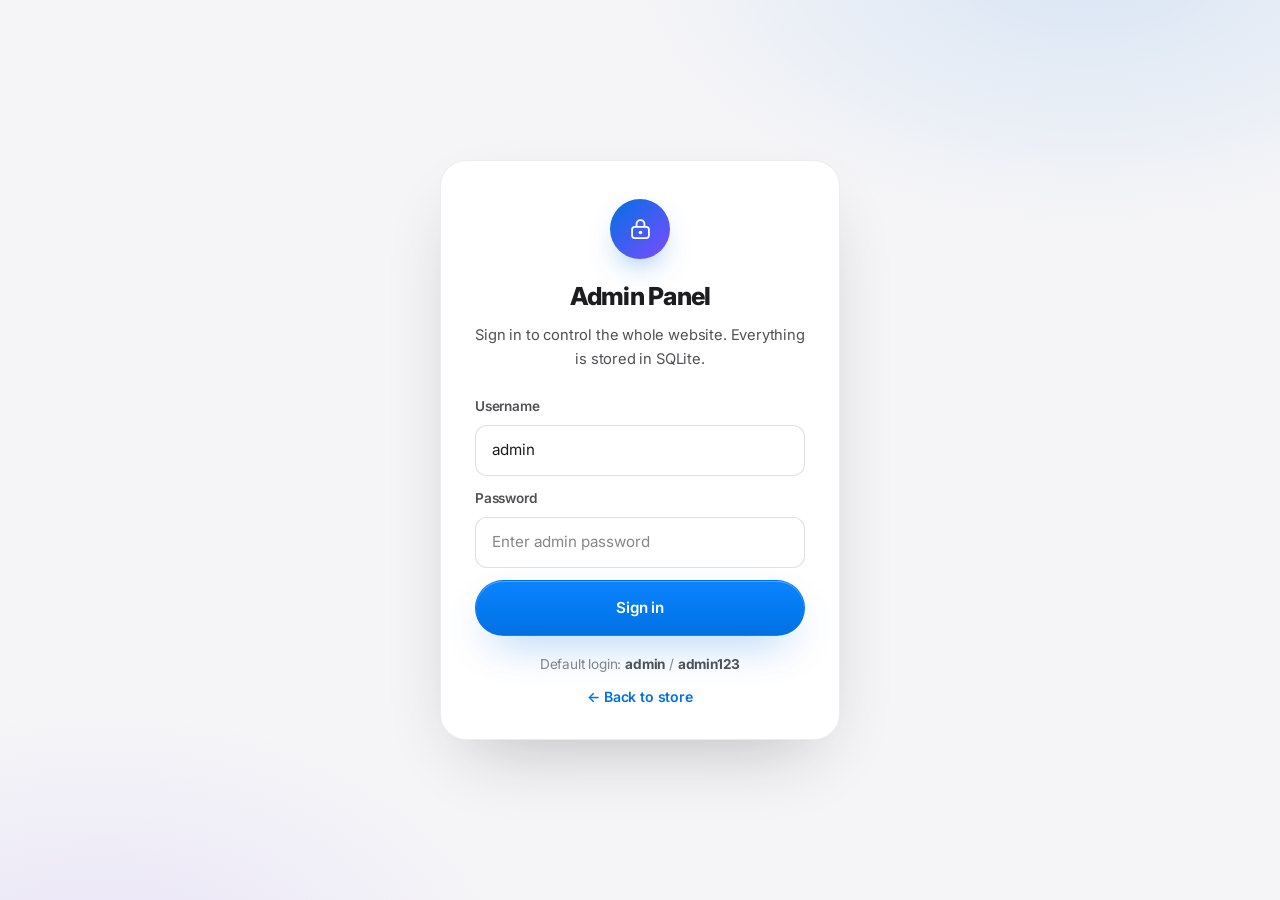
==== commit 0e60a89f: "Add SQLite-powered full admin CMS Co-authored-by: arena-agent <297053741+arena-agent@users.noreply.g" ====
--- a/landing/admin.html
+++ b/landing/admin.html
@@ -5,7 +5,7 @@
 <meta name="viewport" content="width=device-width, initial-scale=1" />
 <meta name="theme-color" content="#ffffff" />
 <title>Admin Panel — AirPods Pro 2 Store</title>
-<meta name="description" content="Store admin panel: manage orders, product pricing and newsletter subscribers." />
+<meta name="description" content="SQLite-powered store admin: control website content, product, pricing, orders, reviews, promo codes and subscribers." />
 <meta name="robots" content="noindex" />
 
 <link rel="preconnect" href="https://fonts.googleapis.com" />
@@ -21,22 +21,28 @@
 
 <!-- ================= LOGIN ================= -->
 <main class="admin-login" id="loginView">
-  <div class="login-card">
+  <div class="login-card" id="loginCard">
     <span class="login-card__icon" aria-hidden="true">
       <svg viewBox="0 0 24 24"><rect x="4.5" y="10.5" width="15" height="10" rx="2.5" fill="none" stroke="currentColor" stroke-width="1.6"/><path d="M8.5 10.5V8a3.5 3.5 0 0 1 7 0v2.5" fill="none" stroke="currentColor" stroke-width="1.6"/><circle cx="12" cy="15.5" r="1.6" fill="currentColor"/></svg>
     </span>
     <h1>Admin Panel</h1>
-    <p class="login-card__sub">Sign in to manage orders, pricing and subscribers.</p>
+    <p class="login-card__sub">Sign in to control the whole website. Everything is stored in SQLite.</p>
 
     <form id="loginForm" novalidate>
-      <label class="admin-label" for="adminPassword">Password</label>
-      <input class="admin-input" id="adminPassword" type="password" placeholder="Enter admin password" autocomplete="current-password" />
-      <p class="login-card__error" id="loginError" role="alert" hidden>Wrong password — please try again.</p>
-      <button class="btn btn--primary btn--block" type="submit">Sign in</button>
+      <div>
+        <label class="admin-label" for="adminUsername">Username</label>
+        <input class="admin-input" id="adminUsername" type="text" value="admin" placeholder="admin" autocomplete="username" />
+      </div>
+      <div>
+        <label class="admin-label" for="adminPassword">Password</label>
+        <input class="admin-input" id="adminPassword" type="password" placeholder="Enter admin password" autocomplete="current-password" />
+      </div>
+      <p class="login-card__error" id="loginError" role="alert" hidden>Wrong username or password — please try again.</p>
+      <button class="btn btn--primary btn--block" id="loginSubmit" type="submit">Sign in</button>
     </form>
 
-    <p class="login-card__hint">Demo password: <b>admin123</b></p>
-    <a class="login-card__back" href="index.html">← Back to store</a>
+    <p class="login-card__hint">Default login: <b>admin</b> / <b>admin123</b></p>
+    <a class="login-card__back" href="./">← Back to store</a>
   </div>
 </main>
 
@@ -44,180 +50,279 @@
 <div id="dashView" hidden>
   <header class="admin-head">
     <div class="container admin-head__inner">
-      <a class="brand" href="index.html" aria-label="AirPods Pro 2 store">
+      <a class="brand" href="./" aria-label="AirPods Pro 2 store">
         <svg class="brand__mark" viewBox="0 0 32 32" aria-hidden="true">
           <circle cx="11" cy="11" r="4.6" fill="currentColor"/>
           <rect x="9.6" y="12" width="2.9" height="11" rx="1.45" fill="currentColor"/>
           <circle cx="21" cy="11" r="4.6" fill="currentColor" opacity=".55"/>
           <rect x="19.6" y="12" width="2.9" height="11" rx="1.45" fill="currentColor" opacity=".55"/>
         </svg>
-        <span class="brand__text">AirPods <em>Pro</em></span>
+        <span class="brand__text">AirPods Pro</span>
         <span class="admin-badge">Admin</span>
       </a>
       <div class="admin-head__actions">
-        <a class="btn btn--ghost btn--sm" href="index.html">View store</a>
+        <a class="btn btn--ghost btn--sm" href="./" target="_blank" rel="noopener">View store</a>
+        <a class="btn btn--ghost btn--sm" href="checkout" target="_blank" rel="noopener">Checkout</a>
         <button class="btn btn--ghost btn--sm" id="logoutBtn" type="button">Log out</button>
       </div>
     </div>
   </header>
 
   <main class="container admin-main" id="adminMain" tabindex="-1">
-    <div class="admin-title">
-      <h1>Dashboard</h1>
-      <p>Orders from checkout, live store pricing and newsletter subscribers — all in one place.</p>
+    <div class="admin-title admin-title--row">
+      <div>
+        <h1>Website Control Center</h1>
+        <p>Control content, product, pricing, stock, features, reviews, orders, promo codes and customers — all data is saved in SQLite.</p>
+      </div>
+      <div class="db-status" id="dbStatus"><span></span> SQLite connected</div>
     </div>
 
     <!-- Stats -->
-    <section class="stat-grid" aria-label="Store statistics">
-      <article class="stat-card">
-        <span class="stat-card__label">Total revenue</span>
-        <span class="stat-card__value" id="statRevenue">$0.00</span>
-        <span class="stat-card__note">Excluding cancelled orders</span>
-      </article>
-      <article class="stat-card">
-        <span class="stat-card__label">Orders</span>
-        <span class="stat-card__value" id="statOrders">0</span>
-        <span class="stat-card__note">All time</span>
-      </article>
-      <article class="stat-card">
-        <span class="stat-card__label">Items sold</span>
-        <span class="stat-card__value" id="statItems">0</span>
-        <span class="stat-card__note">Units across orders</span>
-      </article>
-      <article class="stat-card">
-        <span class="stat-card__label">Subscribers</span>
-        <span class="stat-card__value" id="statSubs">0</span>
-        <span class="stat-card__note">Newsletter signups</span>
-      </article>
+    <section class="stat-grid stat-grid--wide" aria-label="Store statistics">
+      <article class="stat-card"><span class="stat-card__label">Total revenue</span><span class="stat-card__value" id="statRevenue">$0.00</span><span class="stat-card__note">Excluding cancelled orders</span></article>
+      <article class="stat-card"><span class="stat-card__label">Orders</span><span class="stat-card__value" id="statOrders">0</span><span class="stat-card__note"><span id="statPending">0</span> pending</span></article>
+      <article class="stat-card"><span class="stat-card__label">Items sold</span><span class="stat-card__value" id="statItems">0</span><span class="stat-card__note">Units across orders</span></article>
+      <article class="stat-card"><span class="stat-card__label">Subscribers</span><span class="stat-card__value" id="statSubs">0</span><span class="stat-card__note">Newsletter signups</span></article>
+      <article class="stat-card"><span class="stat-card__label">Active carts</span><span class="stat-card__value" id="statCarts">0</span><span class="stat-card__note">Bags not checked out yet</span></article>
+      <article class="stat-card"><span class="stat-card__label">Page views</span><span class="stat-card__value" id="statViews">0</span><span class="stat-card__note"><span id="statViewsToday">0</span> today</span></article>
+      <article class="stat-card"><span class="stat-card__label">Product stock</span><span class="stat-card__value" id="statStock">0</span><span class="stat-card__note">Current inventory</span></article>
+      <article class="stat-card"><span class="stat-card__label">Content</span><span class="stat-card__value" id="statContent">0</span><span class="stat-card__note">Features + reviews + promos</span></article>
     </section>
 
     <!-- Tabs -->
-    <div class="admin-tabs" role="tablist" aria-label="Admin sections">
-      <button type="button" class="admin-tab is-active" role="tab" aria-selected="true" data-tab="orders" aria-controls="panel-orders">Orders</button>
-      <button type="button" class="admin-tab" role="tab" aria-selected="false" data-tab="settings" aria-controls="panel-settings">Product &amp; Pricing</button>
-      <button type="button" class="admin-tab" role="tab" aria-selected="false" data-tab="subs" aria-controls="panel-subs">Subscribers</button>
+    <div class="admin-tabs admin-tabs--scroll" role="tablist" aria-label="Admin sections">
+      <button type="button" class="admin-tab is-active" role="tab" aria-selected="true" data-tab="overview" aria-controls="panel-overview">Overview</button>
+      <button type="button" class="admin-tab" role="tab" aria-selected="false" data-tab="content" aria-controls="panel-content">Website Content</button>
+      <button type="button" class="admin-tab" role="tab" aria-selected="false" data-tab="product" aria-controls="panel-product">Product</button>
+      <button type="button" class="admin-tab" role="tab" aria-selected="false" data-tab="features" aria-controls="panel-features">Features</button>
+      <button type="button" class="admin-tab" role="tab" aria-selected="false" data-tab="reviews" aria-controls="panel-reviews">Reviews</button>
+      <button type="button" class="admin-tab" role="tab" aria-selected="false" data-tab="orders" aria-controls="panel-orders">Orders</button>
+      <button type="button" class="admin-tab" role="tab" aria-selected="false" data-tab="promos" aria-controls="panel-promos">Promo Codes</button>
+      <button type="button" class="admin-tab" role="tab" aria-selected="false" data-tab="audience" aria-controls="panel-audience">Customers</button>
+      <button type="button" class="admin-tab" role="tab" aria-selected="false" data-tab="commerce" aria-controls="panel-commerce">Commerce</button>
+      <button type="button" class="admin-tab" role="tab" aria-selected="false" data-tab="system" aria-controls="panel-system">System</button>
     </div>
 
-    <!-- ===== Orders panel ===== -->
-    <section class="admin-panel" id="panel-orders" role="tabpanel" aria-label="Orders">
+    <!-- ===== Overview ===== -->
+    <section class="admin-panel" id="panel-overview" role="tabpanel" aria-label="Overview">
+      <div class="overview-grid">
+        <div class="admin-card">
+          <div class="admin-card__head">
+            <div><h2>Recent orders</h2><p>Latest orders saved in SQLite.</p></div>
+            <button class="btn btn--ghost btn--sm" type="button" data-goto-tab="orders">Manage orders</button>
+          </div>
+          <div class="mini-table-wrap">
+            <table class="admin-table admin-table--mini">
+              <thead><tr><th>Order</th><th>Customer</th><th>Total</th><th>Status</th></tr></thead>
+              <tbody id="recentOrdersBody"></tbody>
+            </table>
+          </div>
+          <div class="admin-empty admin-empty--small" id="recentOrdersEmpty" hidden><p><b>No orders yet.</b></p><p>New checkout orders will appear here.</p></div>
+        </div>
+
+        <div class="admin-card">
+          <div class="admin-card__head"><div><h2>Quick controls</h2><p>Most-used live switches.</p></div></div>
+          <label class="switch-row"><span><b>Store open</b><small>Turn off to show the maintenance message and block orders.</small></span><input type="checkbox" id="quickStoreOpen" /></label>
+          <label class="switch-row"><span><b>Announcement bar</b><small>Show or hide the offer bar at the top of the store.</small></span><input type="checkbox" id="quickAnnouncement" /></label>
+          <label class="switch-row"><span><b>Reviews section</b><small>Show or hide customer reviews on the landing page.</small></span><input type="checkbox" id="quickReviews" /></label>
+          <div class="product-mini" id="productMini"></div>
+          <div class="quick-actions">
+            <button class="btn btn--primary btn--sm" type="button" data-goto-tab="content">Edit website text</button>
+            <button class="btn btn--ghost btn--sm" type="button" data-goto-tab="product">Price &amp; stock</button>
+            <button class="btn btn--ghost btn--sm" type="button" data-goto-tab="features">Features</button>
+            <button class="btn btn--ghost btn--sm" type="button" data-goto-tab="reviews">Reviews</button>
+          </div>
+        </div>
+      </div>
+
+      <div class="admin-card admin-card--mt">
+        <div class="admin-card__head"><div><h2>Recent admin activity</h2><p>Latest changes made from this panel.</p></div><button class="btn btn--ghost btn--sm" type="button" id="refreshBtn">Refresh data</button></div>
+        <ul class="activity-list" id="recentActivity"></ul>
+      </div>
+    </section>
+
+    <!-- ===== Website content ===== -->
+    <section class="admin-panel" id="panel-content" role="tabpanel" aria-label="Website content" hidden>
+      <form id="contentForm" novalidate>
+        <div class="panel-intro">
+          <div><h2>Website content</h2><p>Edit almost every visible text, link, section heading, contact detail and on/off switch on the storefront. Save, then refresh the store to see it live.</p></div>
+          <a class="btn btn--ghost btn--sm" href="./" target="_blank" rel="noopener">Open store</a>
+        </div>
+        <div id="contentFields"></div>
+        <div class="settings-actions sticky-actions">
+          <button class="btn btn--primary" type="submit">Save website content</button>
+          <button class="btn btn--ghost" type="button" id="reloadContent">Reload saved values</button>
+        </div>
+        <p class="settings-msg" id="contentMsg" role="status"></p>
+      </form>
+    </section>
+
+    <!-- ===== Product ===== -->
+    <section class="admin-panel" id="panel-product" role="tabpanel" aria-label="Product" hidden>
+      <form id="productForm" novalidate>
+        <div class="panel-intro">
+          <div><h2>Product, pricing, images &amp; inventory</h2><p>These values drive the hero, buy box, cart and checkout. Orders always use the current database price on the server.</p></div>
+          <div class="product-preview" id="productPreview"></div>
+        </div>
+        <div id="productFields"></div>
+        <div class="settings-actions sticky-actions">
+          <button class="btn btn--primary" type="submit">Save product</button>
+          <button class="btn btn--ghost" type="button" id="reloadProduct">Reload saved values</button>
+        </div>
+        <p class="settings-msg" id="productMsg" role="status"></p>
+      </form>
+    </section>
+
+    <!-- ===== Features ===== -->
+    <section class="admin-panel" id="panel-features" role="tabpanel" aria-label="Features" hidden>
+      <div class="panel-intro"><div><h2>Feature cards</h2><p>Add, edit, reorder, hide or delete the bento feature cards on the landing page.</p></div><span class="count-pill" id="featureCount">0 features</span></div>
+      <div class="editor-layout">
+        <form class="editor-card" id="featureForm" novalidate>
+          <h3 id="featureEditorTitle">Add feature</h3>
+          <input type="hidden" id="featureId" />
+          <div id="featureFormFields"></div>
+          <div class="settings-actions"><button class="btn btn--primary" type="submit">Save feature</button><button class="btn btn--ghost" type="button" id="cancelFeature">Cancel</button></div>
+          <p class="settings-msg" id="featureMsg" role="status"></p>
+        </form>
+        <div class="entity-list" id="featuresList"></div>
+      </div>
+    </section>
+
+    <!-- ===== Reviews ===== -->
+    <section class="admin-panel" id="panel-reviews" role="tabpanel" aria-label="Reviews" hidden>
+      <div class="panel-intro"><div><h2>Customer reviews</h2><p>Manage the reviews shown in the storefront carousel. Product rating and total review count are in the Product tab.</p></div><span class="count-pill" id="reviewCount">0 reviews</span></div>
+      <div class="editor-layout">
+        <form class="editor-card" id="reviewForm" novalidate>
+          <h3 id="reviewEditorTitle">Add review</h3>
+          <input type="hidden" id="reviewId" />
+          <div id="reviewFormFields"></div>
+          <div class="settings-actions"><button class="btn btn--primary" type="submit">Save review</button><button class="btn btn--ghost" type="button" id="cancelReview">Cancel</button></div>
+          <p class="settings-msg" id="reviewMsg" role="status"></p>
+        </form>
+        <div class="entity-list" id="reviewsList"></div>
+      </div>
+    </section>
+
+    <!-- ===== Orders ===== -->
+    <section class="admin-panel" id="panel-orders" role="tabpanel" aria-label="Orders" hidden>
+      <div class="panel-intro"><div><h2>Orders</h2><p>Orders from checkout are stored in SQLite with items, totals, promo, payment label and delivery address.</p></div><span class="count-pill" id="orderCount">0 orders</span></div>
       <div class="admin-toolbar">
-        <input class="admin-input admin-toolbar__search" id="orderSearch" type="search" placeholder="Search order ID, name or email…" aria-label="Search orders" />
+        <input class="admin-input admin-toolbar__search" id="orderSearch" type="search" placeholder="Search order, name, email or phone…" aria-label="Search orders" />
         <select class="admin-select" id="orderFilter" aria-label="Filter by status">
-          <option value="">All statuses</option>
-          <option>Pending</option>
-          <option>Confirmed</option>
-          <option>Shipped</option>
-          <option>Delivered</option>
-          <option>Cancelled</option>
+          <option value="">All statuses</option><option>Pending</option><option>Confirmed</option><option>Shipped</option><option>Delivered</option><option>Cancelled</option>
         </select>
         <span class="admin-toolbar__spacer"></span>
         <button type="button" class="btn btn--ghost btn--sm" id="seedOrders">Load demo orders</button>
         <button type="button" class="btn btn--ghost btn--sm" id="exportOrders">Export CSV</button>
         <button type="button" class="btn btn--sm admin-btn-danger" id="clearOrders">Clear all</button>
       </div>
-
       <div class="admin-table-wrap" id="ordersTableWrap">
         <table class="admin-table">
-          <thead>
-            <tr>
-              <th scope="col">Order</th>
-              <th scope="col">Date</th>
-              <th scope="col">Customer</th>
-              <th scope="col">Items</th>
-              <th scope="col">Total</th>
-              <th scope="col">Payment</th>
-              <th scope="col">Status</th>
-              <th scope="col"><span class="sr-only">Actions</span></th>
-            </tr>
-          </thead>
+          <thead><tr><th scope="col">Order</th><th scope="col">Date</th><th scope="col">Customer</th><th scope="col">Items</th><th scope="col">Total</th><th scope="col">Payment</th><th scope="col">Status</th><th scope="col"><span class="sr-only">Actions</span></th></tr></thead>
           <tbody id="ordersBody"></tbody>
         </table>
       </div>
-
       <div class="admin-empty" id="ordersEmpty" hidden>
         <svg viewBox="0 0 24 24" aria-hidden="true"><path d="M6 7h12l-1.2 12.2a2 2 0 0 1-2 1.8H9.2a2 2 0 0 1-2-1.8L6 7Z" fill="none" stroke="currentColor" stroke-width="1.4"/><path d="M9 7a3 3 0 0 1 6 0" fill="none" stroke="currentColor" stroke-width="1.4" stroke-linecap="round"/></svg>
-        <p><b>No orders yet.</b></p>
-        <p>Orders placed on the <a href="checkout.html">checkout page</a> appear here automatically — or load demo orders to see how it looks.</p>
-      </div>
-    </section>
-
-    <!-- ===== Settings panel ===== -->
-    <section class="admin-panel" id="panel-settings" role="tabpanel" aria-label="Product and pricing settings" hidden>
-      <form class="settings-card" id="settingsForm" novalidate>
-        <h2>Product &amp; pricing</h2>
-        <p class="settings-card__sub">Changes apply to the storefront instantly — just refresh the store page after saving.</p>
-
-        <div class="settings-grid">
-          <div class="settings-field settings-field--full">
-            <label class="admin-label" for="setName">Product name</label>
-            <input class="admin-input" id="setName" type="text" maxlength="40" />
-          </div>
-          <div class="settings-field">
-            <label class="admin-label" for="setBase">Selling price (USD)</label>
-            <input class="admin-input" id="setBase" type="number" min="1" step="1" inputmode="numeric" />
-          </div>
-          <div class="settings-field">
-            <label class="admin-label" for="setWas">Compare-at price (USD)</label>
-            <input class="admin-input" id="setWas" type="number" min="1" step="1" inputmode="numeric" />
-            <small>Shown struck-through; the difference becomes the “Save $X” offer.</small>
-          </div>
-          <div class="settings-field">
-            <label class="admin-label" for="setCare">AppleCare+ price (USD)</label>
-            <input class="admin-input" id="setCare" type="number" min="0" step="1" inputmode="numeric" />
-          </div>
-        </div>
-
-        <p class="settings-preview" id="settingsPreview" role="status"></p>
-
-        <div class="settings-actions">
-          <button class="btn btn--primary" type="submit">Save changes</button>
-          <button class="btn btn--ghost" type="button" id="resetSettings">Reset to defaults</button>
-        </div>
-        <p class="settings-msg" id="settingsMsg" role="status"></p>
-      </form>
-
-      <aside class="settings-note">
-        <h3>How this demo admin works</h3>
-        <p>This storefront is a static site, so the admin panel stores its data in your browser (localStorage) — orders, settings and subscribers live on this device only. For a real online store, the same screens would connect to a backend + database (e.g. Firebase, Supabase or your own server) so data is shared across devices and customers.</p>
-      </aside>
-    </section>
-
-    <!-- ===== Subscribers panel ===== -->
-    <section class="admin-panel" id="panel-subs" role="tabpanel" aria-label="Newsletter subscribers" hidden>
+        <p><b>No orders found.</b></p><p>Orders placed on the <a href="checkout">checkout page</a> appear here automatically.</p>
+      </div>
+    </section>
+
+    <!-- ===== Promo codes ===== -->
+    <section class="admin-panel" id="panel-promos" role="tabpanel" aria-label="Promo codes" hidden>
+      <div class="panel-intro"><div><h2>Promo codes</h2><p>Create percentage, fixed-amount or free-shipping codes. Checkout validates them against SQLite on the server.</p></div><span class="count-pill" id="promoCount">0 codes</span></div>
+      <div class="editor-layout">
+        <form class="editor-card" id="promoForm" novalidate>
+          <h3 id="promoEditorTitle">Add promo code</h3>
+          <input type="hidden" id="promoId" />
+          <div id="promoFormFields"></div>
+          <div class="settings-actions"><button class="btn btn--primary" type="submit">Save promo</button><button class="btn btn--ghost" type="button" id="cancelPromo">Cancel</button></div>
+          <p class="settings-msg" id="promoMsg" role="status"></p>
+        </form>
+        <div class="entity-list" id="promosList"></div>
+      </div>
+    </section>
+
+    <!-- ===== Customers / audience ===== -->
+    <section class="admin-panel" id="panel-audience" role="tabpanel" aria-label="Customers and subscribers" hidden>
+      <div class="panel-intro"><div><h2>Subscribers</h2><p>Newsletter emails collected from the store footer.</p></div><span class="count-pill" id="subCount">0 subscribers</span></div>
       <div class="admin-toolbar">
         <span class="admin-toolbar__spacer"></span>
         <button type="button" class="btn btn--ghost btn--sm" id="copySubs">Copy all emails</button>
         <button type="button" class="btn btn--ghost btn--sm" id="exportSubs">Export CSV</button>
         <button type="button" class="btn btn--sm admin-btn-danger" id="clearSubs">Clear all</button>
       </div>
-
       <div class="admin-table-wrap" id="subsTableWrap">
-        <table class="admin-table">
-          <thead>
-            <tr>
-              <th scope="col">Email</th>
-              <th scope="col">Subscribed</th>
-              <th scope="col"><span class="sr-only">Actions</span></th>
-            </tr>
-          </thead>
-          <tbody id="subsBody"></tbody>
-        </table>
-      </div>
-
-      <div class="admin-empty" id="subsEmpty" hidden>
-        <svg viewBox="0 0 24 24" aria-hidden="true"><rect x="3" y="5.5" width="18" height="13" rx="2.5" fill="none" stroke="currentColor" stroke-width="1.4"/><path d="m4 7 8 6 8-6" fill="none" stroke="currentColor" stroke-width="1.4" stroke-linecap="round" stroke-linejoin="round"/></svg>
-        <p><b>No subscribers yet.</b></p>
-        <p>Emails from the “Hear it first” form in the store footer will show up here.</p>
-      </div>
-    </section>
-
-    <p class="admin-footnote">AirPods Pro 2 concept store · Admin demo — data is stored locally in this browser.</p>
+        <table class="admin-table admin-table--narrow"><thead><tr><th scope="col">Email</th><th scope="col">Source</th><th scope="col">Subscribed</th><th scope="col"><span class="sr-only">Actions</span></th></tr></thead><tbody id="subsBody"></tbody></table>
+      </div>
+      <div class="admin-empty" id="subsEmpty" hidden><p><b>No subscribers yet.</b></p><p>Footer newsletter signups will show here.</p></div>
+
+      <div class="subsection-head"><div><h2>Cart snapshots</h2><p>Visitor bags synced to SQLite — useful for seeing active and converted carts.</p></div><span class="count-pill" id="cartCount">0 carts</span></div>
+      <div class="admin-table-wrap" id="cartsTableWrap">
+        <table class="admin-table"><thead><tr><th>Cart</th><th>Items</th><th>Subtotal</th><th>Status</th><th>Updated</th><th><span class="sr-only">Actions</span></th></tr></thead><tbody id="cartsBody"></tbody></table>
+      </div>
+      <div class="admin-empty" id="cartsEmpty" hidden><p><b>No carts yet.</b></p><p>When a visitor adds the product to their bag, the cart is synced here.</p></div>
+    </section>
+
+    <!-- ===== Commerce ===== -->
+    <section class="admin-panel" id="panel-commerce" role="tabpanel" aria-label="Commerce settings" hidden>
+      <form id="commerceForm" novalidate>
+        <div class="panel-intro"><div><h2>Commerce settings</h2><p>Currency, delivery charges, free-shipping threshold, tax and delivery estimates used by cart and checkout.</p></div></div>
+        <div id="commerceFields"></div>
+        <div class="settings-actions sticky-actions"><button class="btn btn--primary" type="submit">Save commerce settings</button><button class="btn btn--ghost" type="button" id="reloadCommerce">Reload saved values</button></div>
+        <p class="settings-msg" id="commerceMsg" role="status"></p>
+      </form>
+    </section>
+
+    <!-- ===== System ===== -->
+    <section class="admin-panel" id="panel-system" role="tabpanel" aria-label="System" hidden>
+      <div class="panel-intro"><div><h2>System, database &amp; account</h2><p>SQLite database tools, backups and admin security.</p></div></div>
+      <div class="system-grid">
+        <div class="admin-card">
+          <h3>SQLite database</h3>
+          <dl class="info-list">
+            <div><dt>Database file</dt><dd id="dbPath">data/site.db</dd></div>
+            <div><dt>Size</dt><dd id="dbSize">—</dd></div>
+            <div><dt>SQLite version</dt><dd id="sqliteVersion">—</dd></div>
+            <div><dt>Server time</dt><dd id="serverTime">—</dd></div>
+          </dl>
+          <div class="settings-actions">
+            <a class="btn btn--primary btn--sm" href="/api/admin/backup">Download DB backup</a>
+            <button class="btn btn--ghost btn--sm" type="button" id="exportJson">Export JSON</button>
+          </div>
+          <h4 class="mini-heading">Table rows</h4>
+          <div class="table-counts" id="tableCounts"></div>
+        </div>
+
+        <form class="admin-card" id="passwordForm" novalidate>
+          <h3>Change admin password</h3>
+          <p class="card-sub">Use at least 8 characters. Other signed-in sessions will be logged out.</p>
+          <div class="settings-field"><label class="admin-label" for="currentPassword">Current password</label><input class="admin-input" id="currentPassword" type="password" autocomplete="current-password" /></div>
+          <div class="settings-field"><label class="admin-label" for="newPassword">New password</label><input class="admin-input" id="newPassword" type="password" autocomplete="new-password" /></div>
+          <div class="settings-field"><label class="admin-label" for="confirmPassword">Confirm new password</label><input class="admin-input" id="confirmPassword" type="password" autocomplete="new-password" /></div>
+          <div class="settings-actions"><button class="btn btn--primary btn--sm" type="submit">Change password</button></div>
+          <p class="settings-msg" id="passwordMsg" role="status"></p>
+        </form>
+
+        <div class="admin-card danger-card">
+          <h3>Data tools</h3>
+          <p class="card-sub">Import old browser-local demo data, or reset editable website content back to the original defaults. Orders and subscribers are kept during a content reset.</p>
+          <div class="settings-actions settings-actions--stack">
+            <button class="btn btn--ghost btn--sm" type="button" id="importLegacy">Import old browser data</button>
+            <button class="btn btn--sm admin-btn-danger" type="button" id="resetContent">Reset content to defaults</button>
+          </div>
+          <p class="settings-msg" id="systemMsg" role="status"></p>
+          <h4 class="mini-heading">Activity log</h4>
+          <ul class="activity-list activity-list--compact" id="activityList"></ul>
+        </div>
+      </div>
+    </section>
+
+    <p class="admin-footnote">AirPods Pro 2 concept store · SQLite admin — run with <b>python3 server.py</b>. Database: <b>landing/data/site.db</b>.</p>
   </main>
 </div>
 
-<!-- Toast -->
 <div class="toast" id="toast" role="status" aria-live="polite"></div>
-
 <script src="assets/js/admin.js" defer></script>
 </body>
 </html>
--- a/landing/assets/css/admin.css
+++ b/landing/assets/css/admin.css
@@ -359,3 +359,303 @@
   .admin-head__actions .btn { padding: 9px 13px; }
   .login-card { padding: 32px 24px 26px; }
 }
+
+/* ---------- SQLite CMS additions ---------- */
+.admin-title--row {
+  display: flex;
+  align-items: flex-start;
+  justify-content: space-between;
+  gap: 20px;
+}
+.db-status {
+  flex: none;
+  display: inline-flex;
+  align-items: center;
+  gap: 8px;
+  padding: 9px 13px;
+  border-radius: 999px;
+  background: #e8f7ee;
+  border: 1px solid #b9e6c9;
+  color: #14713c;
+  font-size: 0.82rem;
+  font-weight: 800;
+}
+.db-status span { width: 9px; height: 9px; border-radius: 50%; background: #22a85a; box-shadow: 0 0 0 4px rgba(34,168,90,.15); }
+.stat-grid--wide { grid-template-columns: repeat(4, 1fr); }
+.admin-tabs--scroll {
+  display: flex;
+  max-width: 100%;
+  overflow-x: auto;
+  scrollbar-width: thin;
+}
+.admin-tabs--scroll .admin-tab { white-space: nowrap; flex: none; }
+.panel-intro {
+  display: flex;
+  align-items: flex-start;
+  justify-content: space-between;
+  gap: 20px;
+  margin-bottom: 8px;
+}
+.panel-intro h2,
+.admin-card h2 { font-size: 1.28rem; font-weight: 800; letter-spacing: -0.025em; }
+.panel-intro p,
+.admin-card__head p,
+.card-sub { color: var(--text-2); font-size: 0.9rem; margin-top: 5px; line-height: 1.55; }
+.count-pill,
+.pill {
+  flex: none;
+  display: inline-flex;
+  align-items: center;
+  padding: 5px 10px;
+  border-radius: 999px;
+  font-size: 0.74rem;
+  font-weight: 800;
+  background: rgba(0,113,227,.08);
+  color: var(--accent);
+  border: 1px solid rgba(0,113,227,.16);
+}
+.pill--on { background: #e8f7ee; color: #14713c; border-color: #b9e6c9; }
+.pill--off { background: #f1f1f4; color: var(--text-2); border-color: var(--line); }
+.admin-card {
+  background: #fff;
+  border: 1px solid var(--line-soft);
+  border-radius: 20px;
+  padding: 22px;
+  box-shadow: 0 12px 32px -26px rgba(29,29,31,.35);
+}
+.admin-card--mt { margin-top: 18px; }
+.admin-card h3 { font-size: 1.05rem; font-weight: 800; letter-spacing: -0.02em; }
+.admin-card__head {
+  display: flex;
+  align-items: flex-start;
+  justify-content: space-between;
+  gap: 16px;
+  margin-bottom: 18px;
+}
+.overview-grid {
+  display: grid;
+  grid-template-columns: minmax(0, 1.35fr) minmax(320px, .85fr);
+  gap: 18px;
+}
+.mini-table-wrap { overflow-x: auto; }
+.admin-table--mini { min-width: 560px; }
+.admin-table--narrow { min-width: 680px; }
+.admin-empty--small { padding: 28px 12px; }
+.status-pill {
+  display: inline-flex;
+  padding: 5px 10px;
+  border-radius: 999px;
+  font-size: 0.76rem;
+  font-weight: 800;
+  border: 1px solid var(--line);
+  background: var(--bg-soft);
+  color: var(--text-2);
+  white-space: nowrap;
+}
+.status-pill[data-status="Pending"] { background: #fff3d1; color: #8a5a00; border-color: #ecd28a; }
+.status-pill[data-status="Confirmed"] { background: #e2efff; color: #0057b8; border-color: #b9d6fb; }
+.status-pill[data-status="Shipped"] { background: #efe7ff; color: #5b2ee5; border-color: #d8c6ff; }
+.status-pill[data-status="Delivered"] { background: #e0f6e7; color: #14713c; border-color: #a9e5bf; }
+.status-pill[data-status="Cancelled"] { background: #ffe2e0; color: #b42318; border-color: #f6b8b3; }
+.switch-row {
+  display: flex;
+  align-items: center;
+  justify-content: space-between;
+  gap: 18px;
+  padding: 15px 0;
+  border-bottom: 1px solid var(--line-soft);
+  cursor: pointer;
+}
+.switch-row b { display: block; font-size: .95rem; }
+.switch-row small { display: block; color: var(--text-3); margin-top: 3px; line-height: 1.45; }
+.admin-check,
+.switch-row input[type="checkbox"] {
+  appearance: none;
+  -webkit-appearance: none;
+  flex: none;
+  width: 50px;
+  height: 30px;
+  border-radius: 999px;
+  border: 1px solid var(--line);
+  background: #e9e9ee;
+  position: relative;
+  cursor: pointer;
+  transition: background .22s ease, border-color .22s ease;
+}
+.admin-check::after,
+.switch-row input[type="checkbox"]::after {
+  content: "";
+  position: absolute;
+  top: 3px; left: 3px;
+  width: 22px; height: 22px;
+  border-radius: 50%;
+  background: #fff;
+  box-shadow: 0 2px 7px rgba(0,0,0,.22);
+  transition: transform .22s ease;
+}
+.admin-check:checked,
+.switch-row input[type="checkbox"]:checked { background: var(--accent); border-color: var(--accent); }
+.admin-check:checked::after,
+.switch-row input[type="checkbox"]:checked::after { transform: translateX(20px); }
+.product-mini {
+  display: flex;
+  gap: 14px;
+  align-items: center;
+  padding: 16px;
+  margin-top: 18px;
+  border-radius: 16px;
+  background: var(--bg-soft);
+  border: 1px solid var(--line-soft);
+}
+.product-mini img { width: 58px; height: 58px; object-fit: cover; border-radius: 13px; background: #fff; }
+.product-mini b { display: block; }
+.product-mini span { color: var(--text-2); font-size: .86rem; }
+.quick-actions { display: flex; flex-wrap: wrap; gap: 9px; margin-top: 16px; }
+.activity-list { list-style: none; display: grid; gap: 0; }
+.activity-list li {
+  display: grid;
+  grid-template-columns: 12px 1fr auto;
+  gap: 12px;
+  align-items: start;
+  padding: 12px 0;
+  border-bottom: 1px solid var(--line-soft);
+}
+.activity-list li:last-child { border-bottom: 0; }
+.activity-list li > span { width: 9px; height: 9px; margin-top: 6px; border-radius: 50%; background: var(--accent); }
+.activity-list b { font-size: .9rem; }
+.activity-list small { display: block; color: var(--text-3); margin-top: 2px; overflow-wrap: anywhere; }
+.activity-list time { color: var(--text-3); font-size: .78rem; white-space: nowrap; }
+.activity-empty { grid-template-columns: 1fr !important; color: var(--text-3); }
+.form-group {
+  padding: 24px 0;
+  border-bottom: 1px solid var(--line-soft);
+}
+.form-group:last-of-type { border-bottom: 0; }
+.form-group__head { max-width: 760px; }
+.form-group__head h3 { font-size: 1.08rem; font-weight: 800; letter-spacing: -.02em; }
+.form-group__head p { color: var(--text-2); font-size: .88rem; margin-top: 4px; line-height: 1.5; }
+textarea.admin-input { resize: vertical; min-height: 48px; line-height: 1.55; font-family: inherit; }
+.check-field {
+  display: flex !important;
+  align-items: center;
+  justify-content: space-between;
+  gap: 14px;
+  padding: 14px 16px;
+  border: 1px solid var(--line-soft);
+  border-radius: 15px;
+  background: var(--bg-soft);
+  cursor: pointer;
+}
+.check-field .admin-label { margin: 0; color: var(--text); }
+.check-field small { margin-top: 3px !important; }
+.sticky-actions {
+  position: sticky;
+  bottom: 14px;
+  z-index: 5;
+  padding: 14px;
+  border-radius: 16px;
+  background: rgba(255,255,255,.9);
+  border: 1px solid var(--line-soft);
+  backdrop-filter: blur(14px);
+  box-shadow: 0 16px 38px -24px rgba(29,29,31,.45);
+}
+.product-preview {
+  flex: none;
+  min-width: 220px;
+  padding: 14px 16px;
+  border-radius: 16px;
+  background: rgba(0,113,227,.06);
+  border: 1px solid rgba(0,113,227,.15);
+}
+.product-preview span { display: block; color: var(--accent); font-size: .7rem; font-weight: 800; letter-spacing: .1em; text-transform: uppercase; }
+.product-preview b { display: block; margin-top: 3px; }
+.product-preview small { color: var(--text-2); }
+.image-field__row { display: grid; grid-template-columns: 112px 1fr; gap: 14px; align-items: start; }
+.image-field__row img {
+  width: 112px; height: 84px; object-fit: cover; border-radius: 14px;
+  border: 1px solid var(--line-soft); background: var(--bg-soft);
+}
+.image-field__controls { display: grid; gap: 9px; justify-items: start; }
+.image-field__controls .admin-input { width: 100%; }
+.upload-btn { cursor: pointer; }
+.editor-layout {
+  display: grid;
+  grid-template-columns: minmax(320px, 430px) minmax(0, 1fr);
+  gap: 20px;
+  align-items: start;
+  margin-top: 12px;
+}
+.editor-card {
+  position: sticky;
+  top: calc(var(--nav-h) + 16px);
+  padding: 20px;
+  border-radius: 19px;
+  border: 1px solid var(--line-soft);
+  background: var(--bg-soft);
+}
+.editor-card h3 { font-size: 1.05rem; font-weight: 800; margin-bottom: 16px; }
+.editor-card .settings-grid { grid-template-columns: 1fr 1fr; margin-top: 0; gap: 14px; }
+.entity-list { display: grid; gap: 13px; }
+.entity-card {
+  display: grid;
+  grid-template-columns: minmax(0,1fr) auto;
+  gap: 18px;
+  padding: 18px;
+  border: 1px solid var(--line-soft);
+  border-radius: 18px;
+  background: #fff;
+  transition: border-color .2s ease, box-shadow .2s ease, transform .2s ease;
+}
+.entity-card:hover { border-color: rgba(0,113,227,.28); box-shadow: 0 14px 30px -26px rgba(29,29,31,.4); transform: translateY(-1px); }
+.entity-card__top { display: flex; align-items: flex-start; justify-content: space-between; gap: 14px; }
+.entity-card h3 { font-size: 1rem; font-weight: 800; letter-spacing: -.015em; }
+.entity-card p { color: var(--text-2); font-size: .9rem; line-height: 1.6; margin-top: 7px; }
+.entity-meta { display: flex; flex-wrap: wrap; gap: 7px; margin-top: 12px; }
+.entity-meta span { padding: 4px 8px; border-radius: 999px; background: var(--bg-soft); color: var(--text-2); font-size: .75rem; font-weight: 650; }
+.entity-card__actions { display: flex; align-items: flex-start; gap: 7px; }
+.review-stars { color: #ff9f0a; letter-spacing: .08em; font-size: .86rem; }
+.entity-card code { padding: 3px 7px; border-radius: 7px; background: #1d1d1f; color: #fff; font-size: .82rem; }
+.promo-value { color: var(--accent); font-size: .88rem; }
+.detail-items { padding-left: 17px; color: var(--text-2); line-height: 1.6; }
+.detail-notes { display: grid; gap: 9px; justify-items: start; }
+.detail-notes textarea { width: 100%; }
+.subsection-head { display: flex; justify-content: space-between; gap: 18px; align-items: flex-start; margin: 34px 0 18px; padding-top: 26px; border-top: 1px solid var(--line-soft); }
+.subsection-head h2 { font-size: 1.28rem; font-weight: 800; letter-spacing: -.025em; }
+.subsection-head p { color: var(--text-2); font-size: .9rem; margin-top: 5px; }
+.system-grid { display: grid; grid-template-columns: repeat(3, minmax(0,1fr)); gap: 18px; align-items: start; }
+.system-grid .settings-field { margin-top: 15px; }
+.info-list { display: grid; gap: 11px; margin-top: 16px; }
+.info-list div { display: flex; justify-content: space-between; gap: 14px; padding-bottom: 10px; border-bottom: 1px solid var(--line-soft); }
+.info-list dt { color: var(--text-3); font-size: .83rem; font-weight: 700; }
+.info-list dd { font-size: .86rem; font-weight: 750; text-align: right; overflow-wrap: anywhere; }
+.mini-heading { font-size: .78rem; font-weight: 800; letter-spacing: .09em; text-transform: uppercase; color: var(--text-3); margin-top: 22px; }
+.table-counts { display: flex; flex-wrap: wrap; gap: 7px; margin-top: 10px; }
+.table-counts span { display: inline-flex; gap: 6px; padding: 5px 8px; border-radius: 999px; background: var(--bg-soft); color: var(--text-2); font-size: .74rem; }
+.table-counts b { color: var(--text); }
+.settings-actions--stack { align-items: stretch; flex-direction: column; }
+.danger-card { border-color: rgba(215,0,21,.16); }
+.activity-list--compact li { grid-template-columns: 10px 1fr; }
+.activity-list--compact time { grid-column: 2; }
+
+@media (max-width: 1100px) {
+  .system-grid { grid-template-columns: 1fr 1fr; }
+  .danger-card { grid-column: 1 / -1; }
+}
+@media (max-width: 900px) {
+  .overview-grid, .editor-layout { grid-template-columns: 1fr; }
+  .editor-card { position: static; }
+  .admin-title--row, .panel-intro { flex-direction: column; }
+  .product-preview { width: 100%; }
+}
+@media (max-width: 620px) {
+  .stat-grid--wide { grid-template-columns: 1fr 1fr; }
+  .system-grid { grid-template-columns: 1fr; }
+  .editor-card .settings-grid { grid-template-columns: 1fr; }
+  .entity-card { grid-template-columns: 1fr; }
+  .entity-card__actions { justify-content: flex-start; }
+  .image-field__row { grid-template-columns: 1fr; }
+  .image-field__row img { width: 100%; height: 150px; }
+  .activity-list li { grid-template-columns: 10px 1fr; }
+  .activity-list time { grid-column: 2; }
+  .db-status { align-self: flex-start; }
+}
